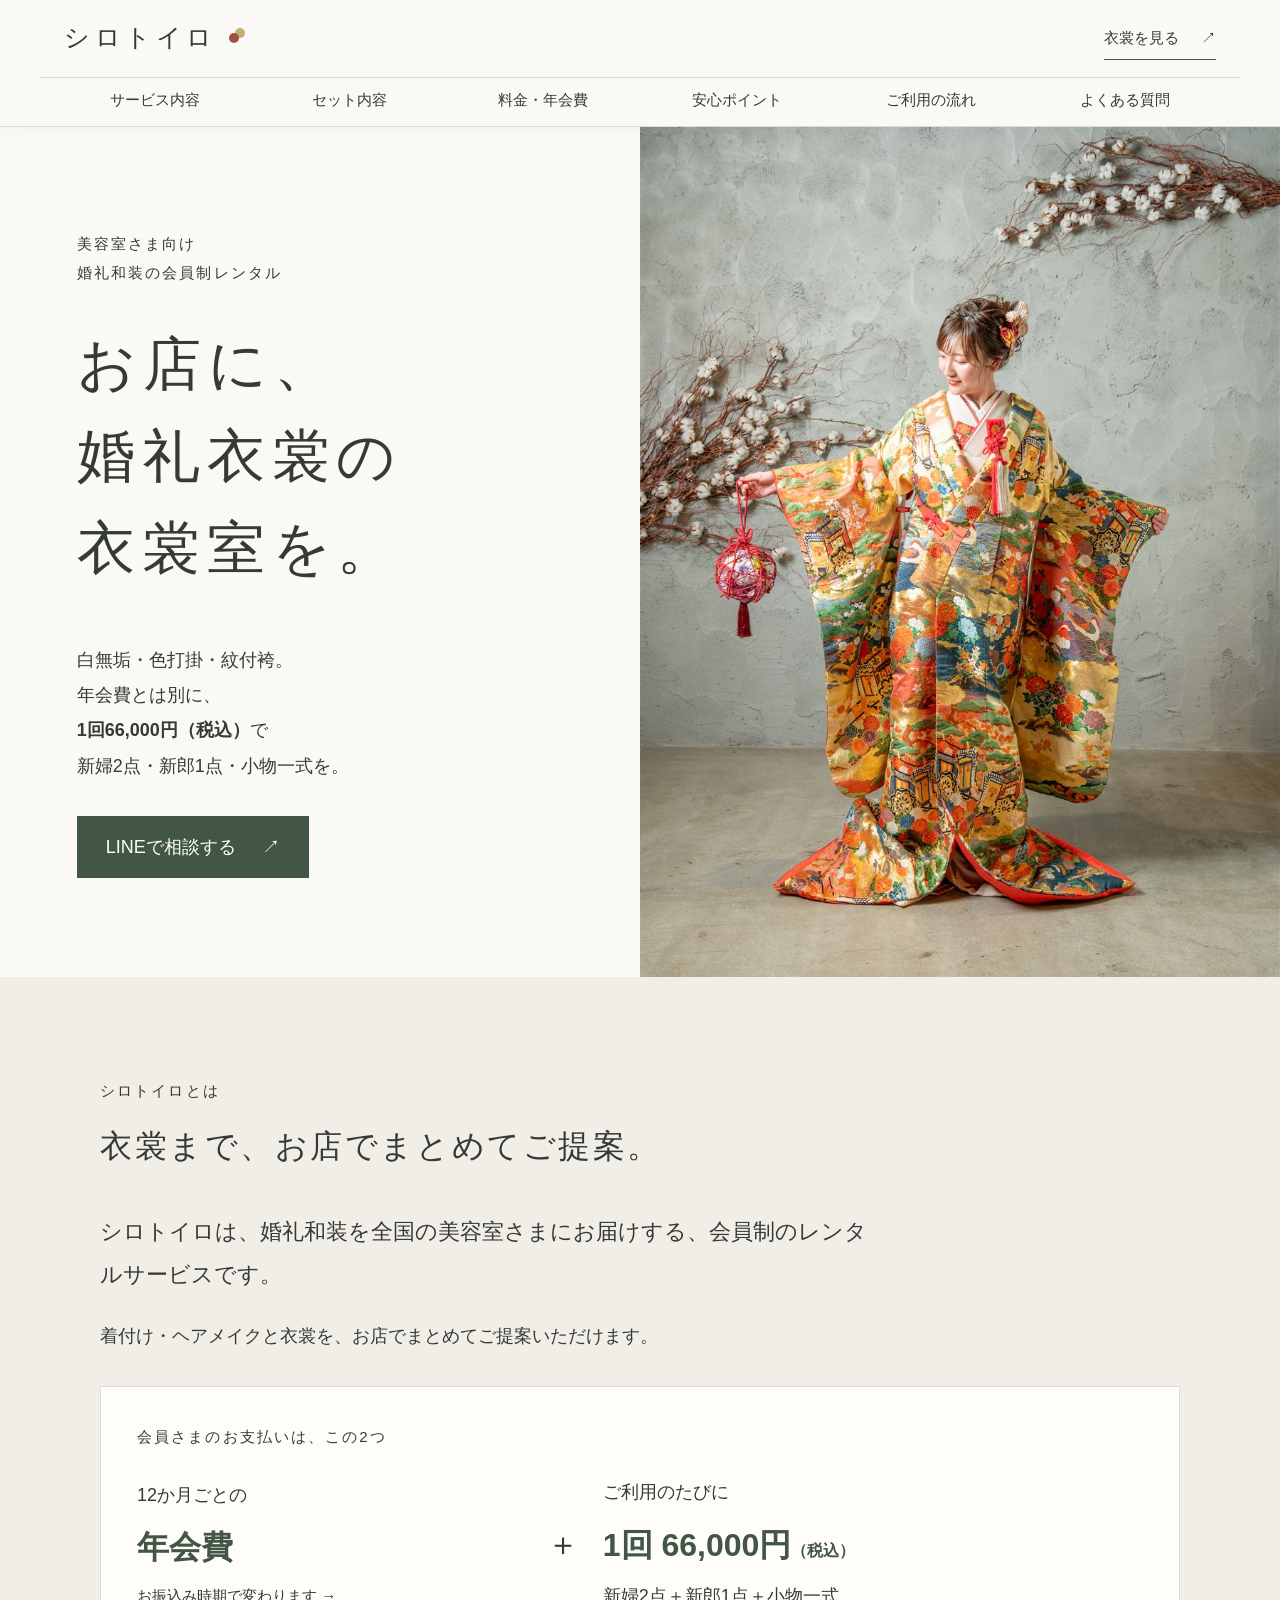
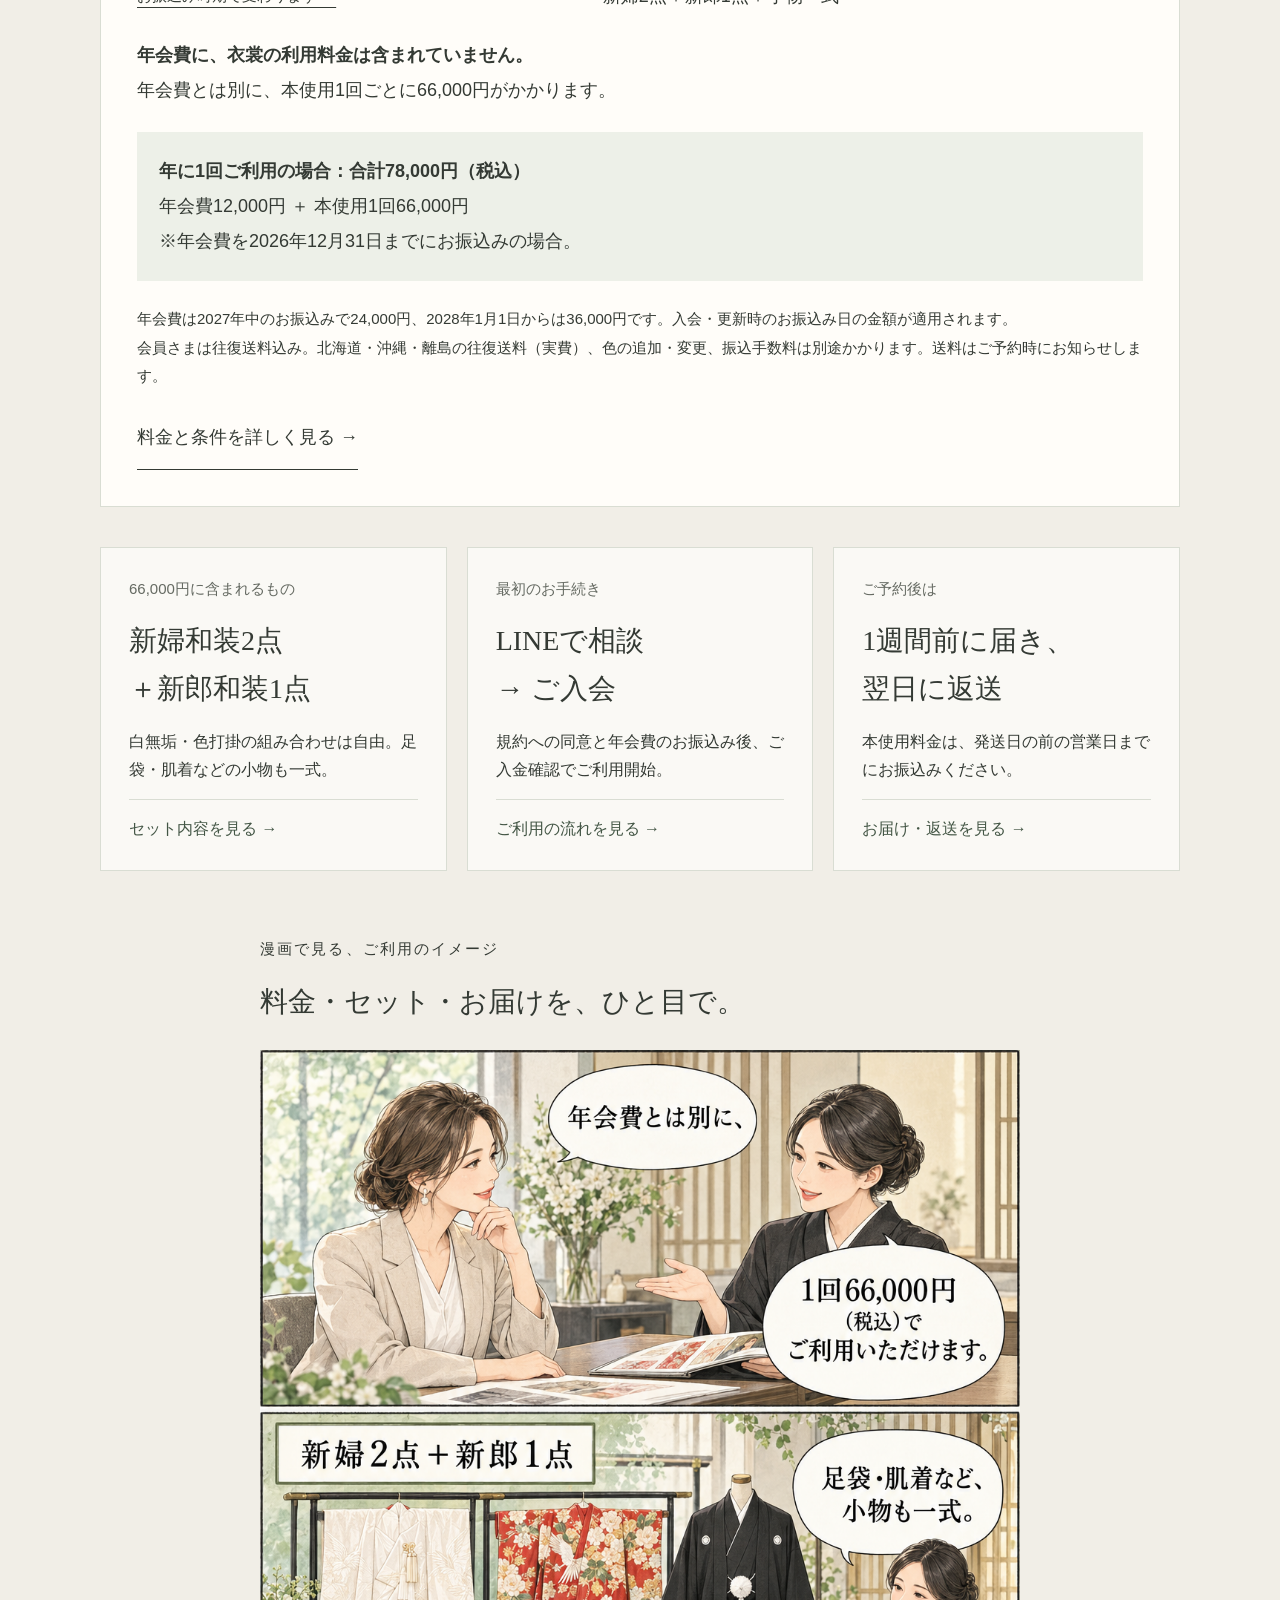
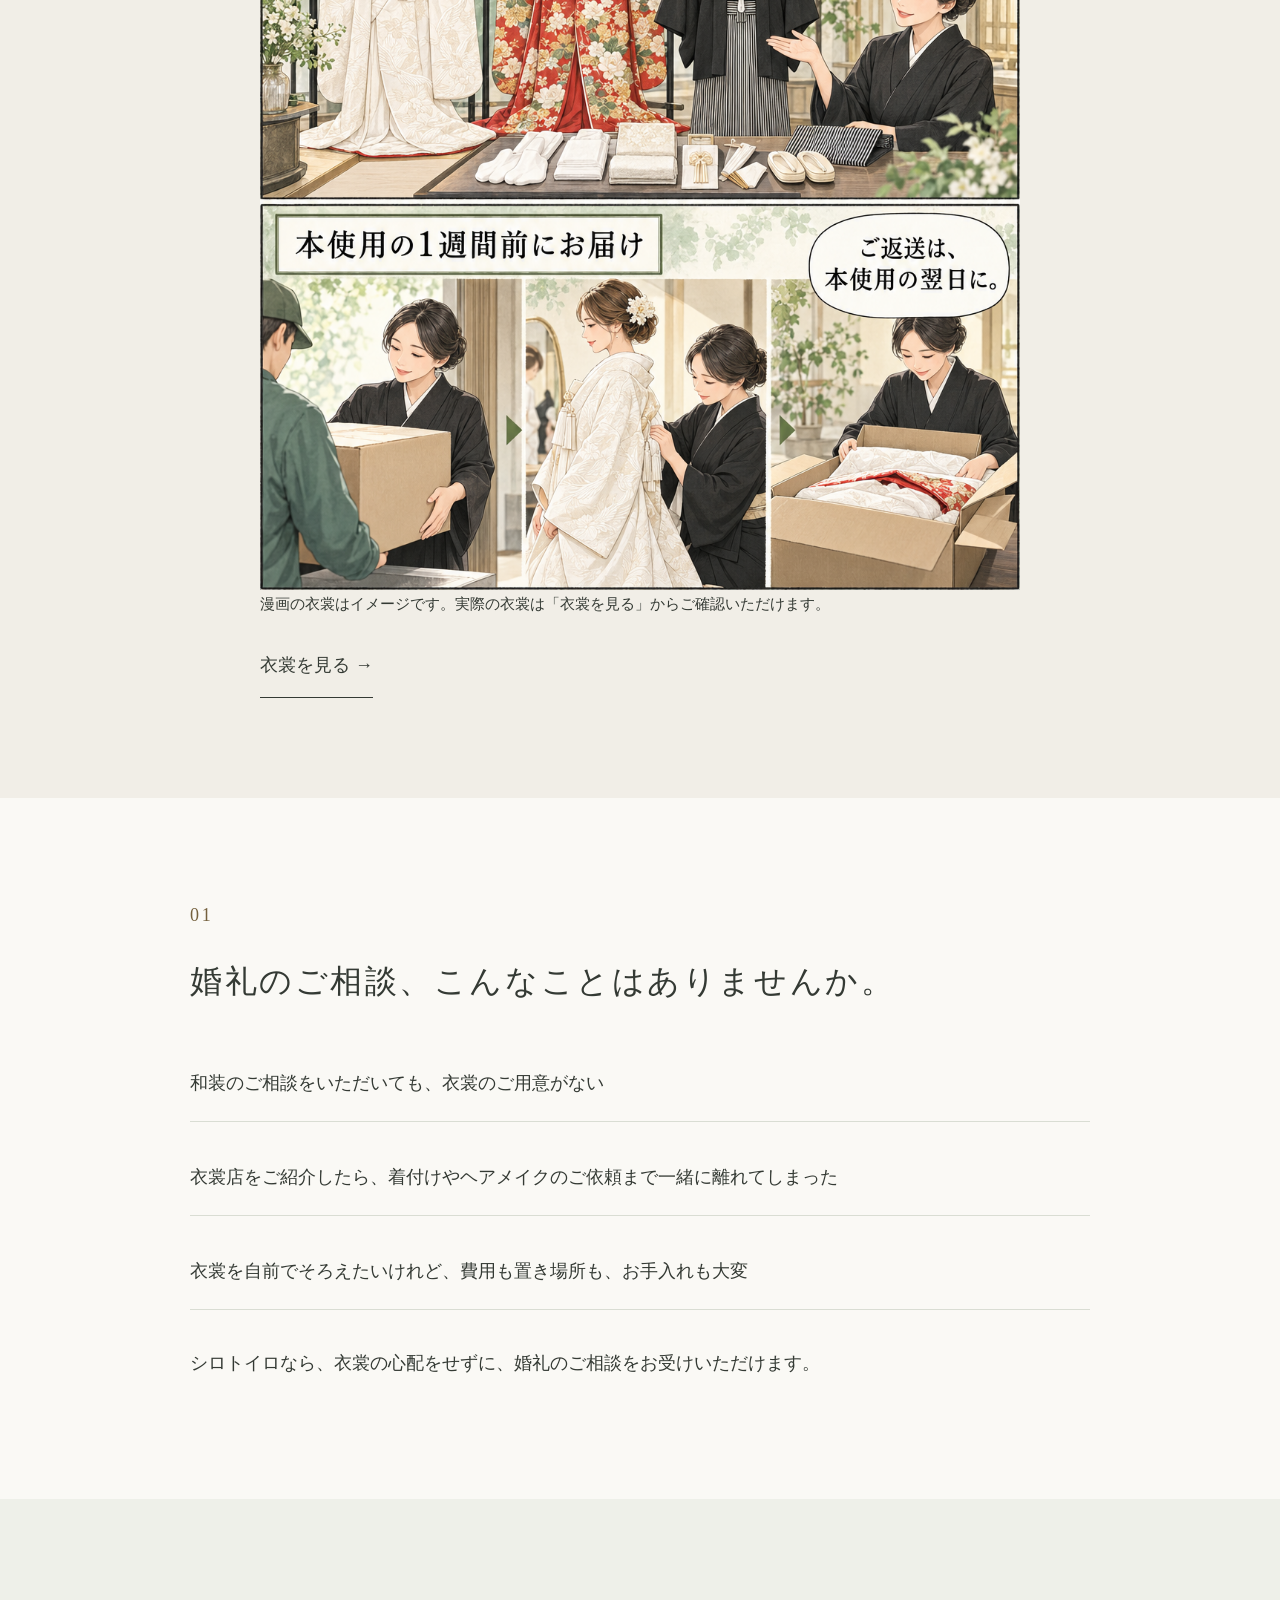
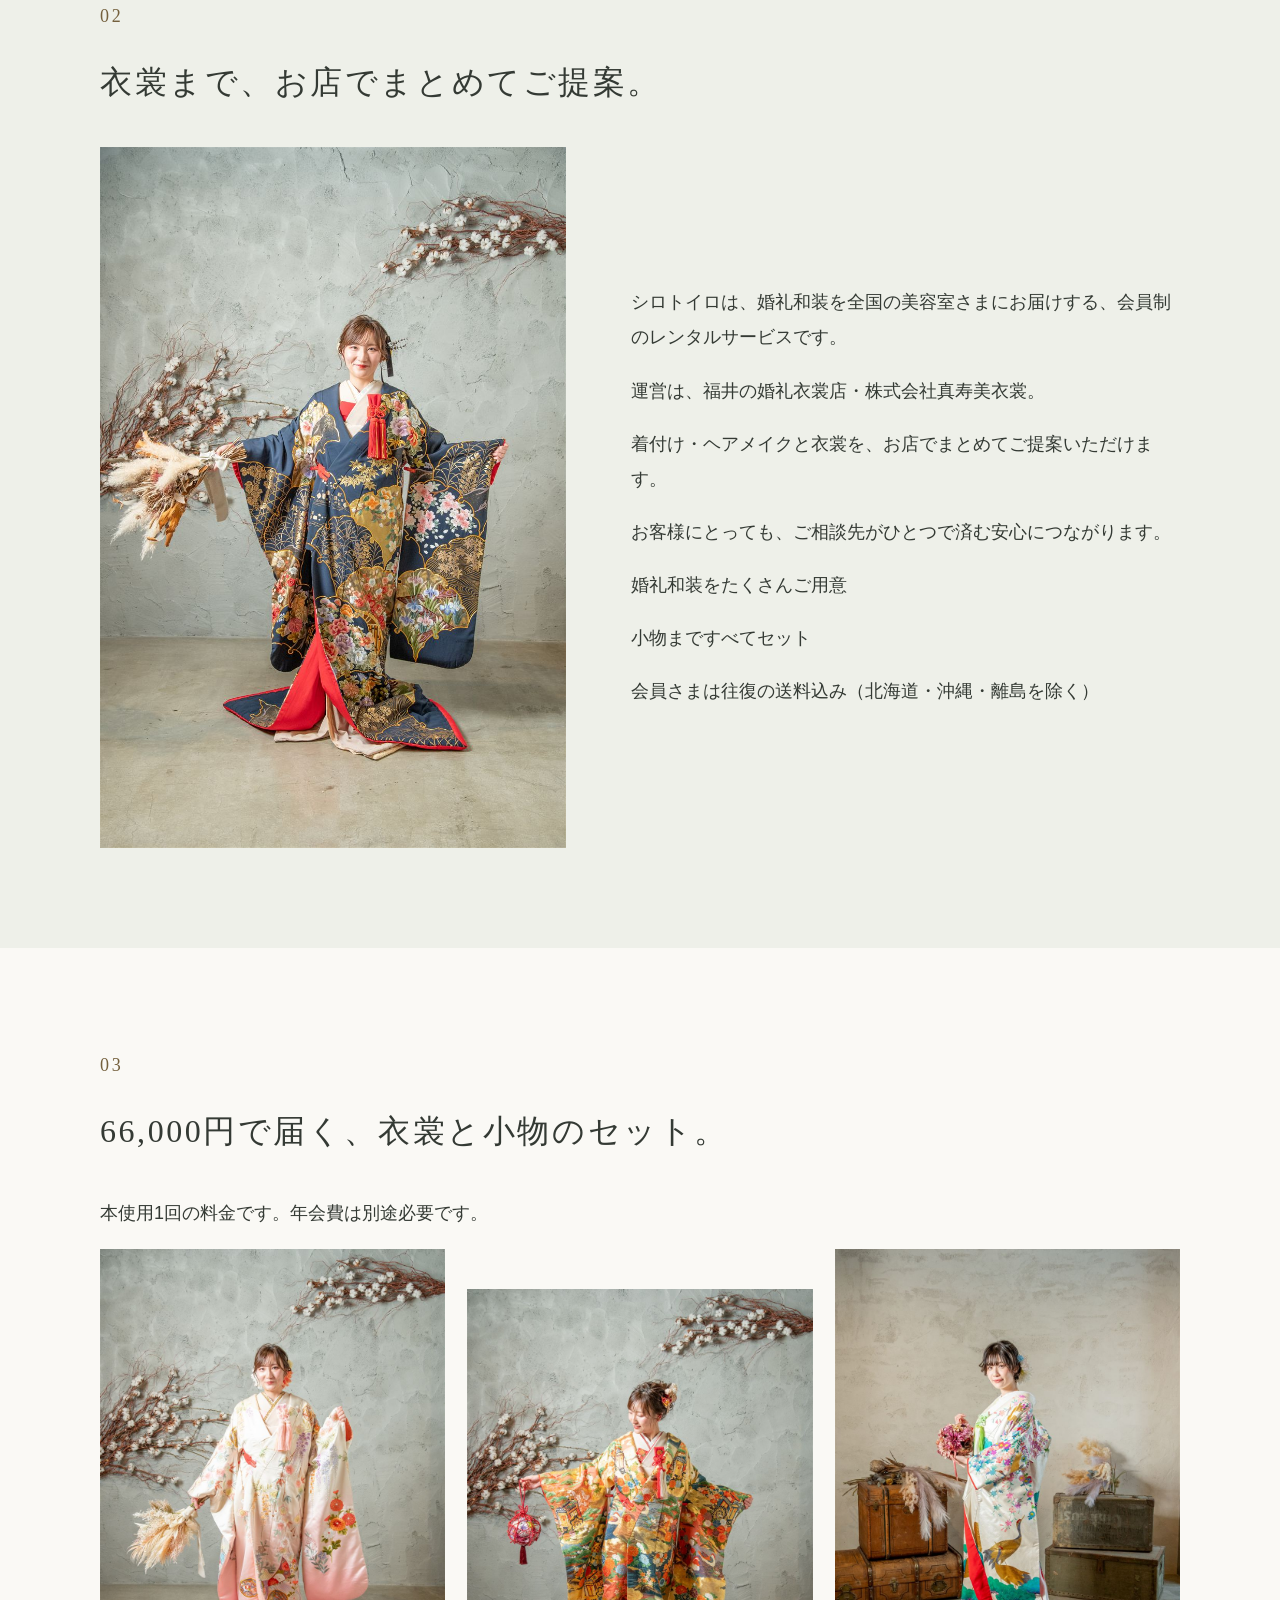
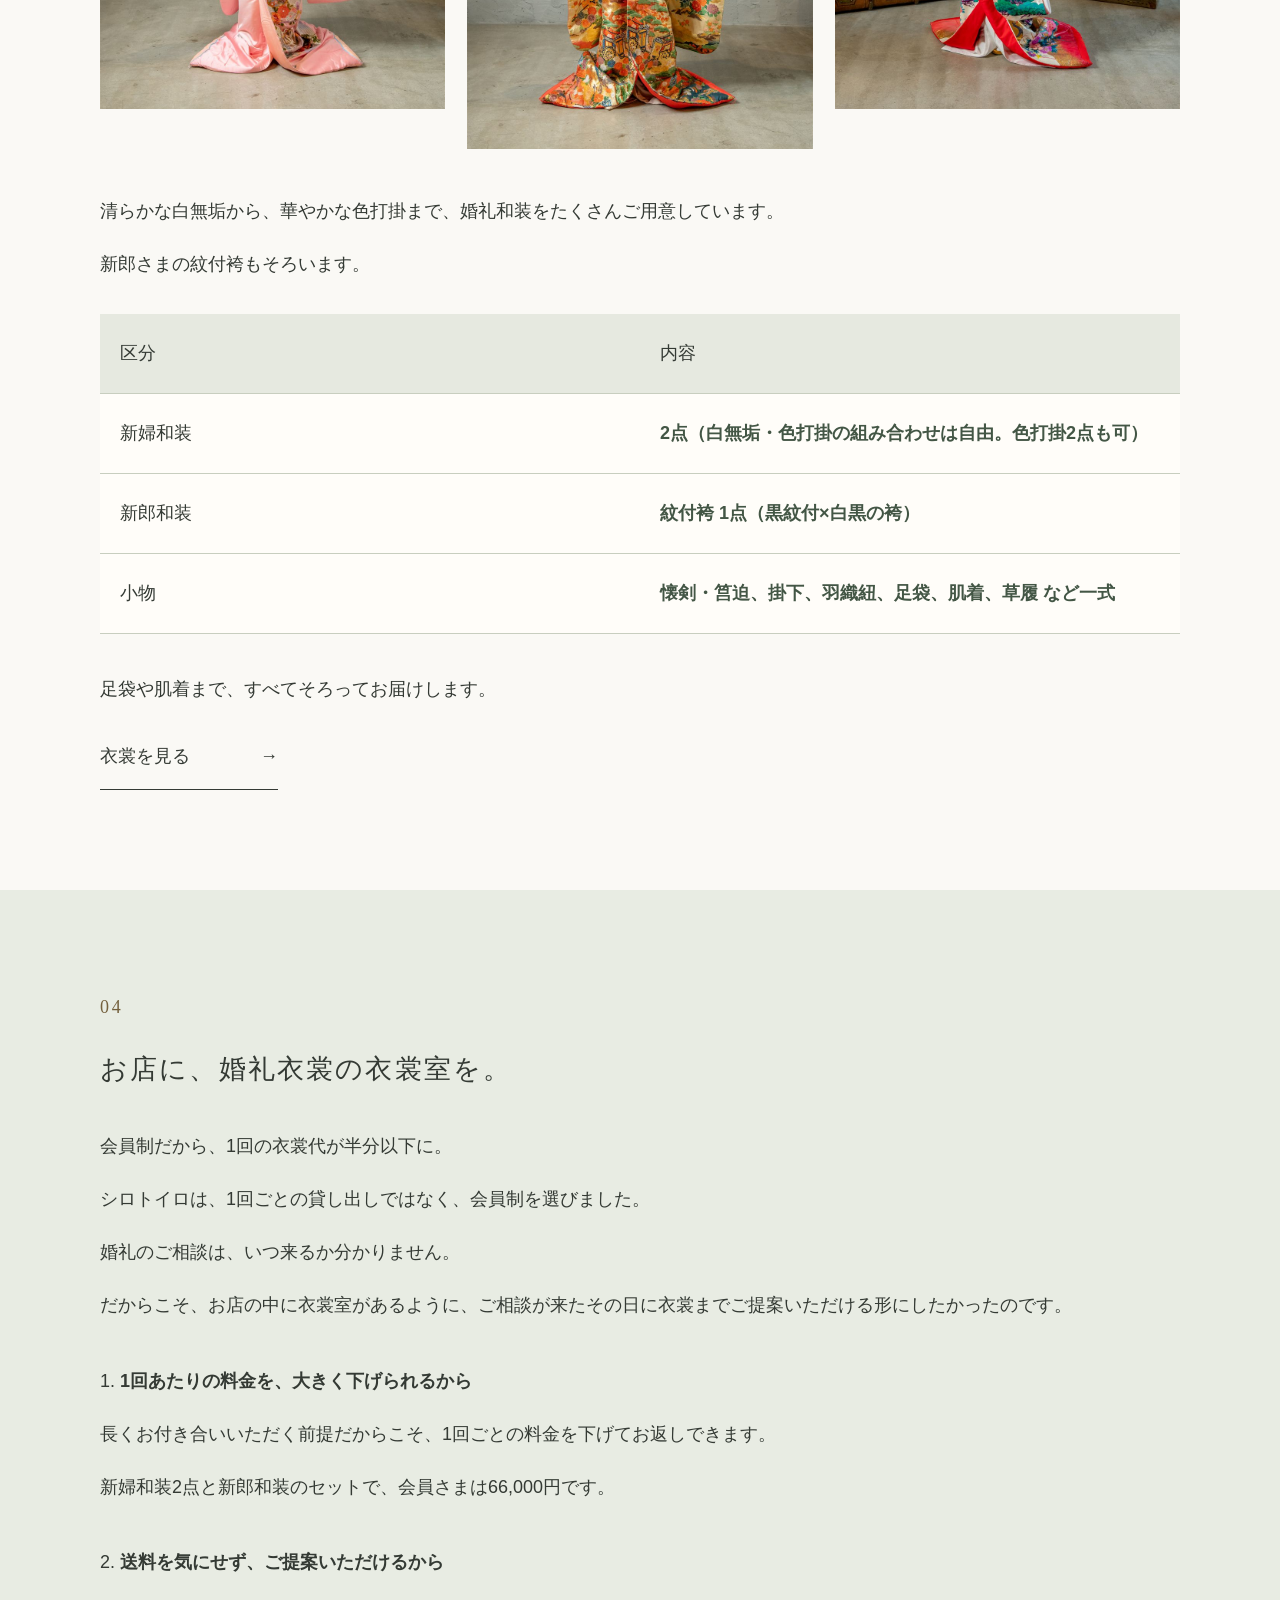
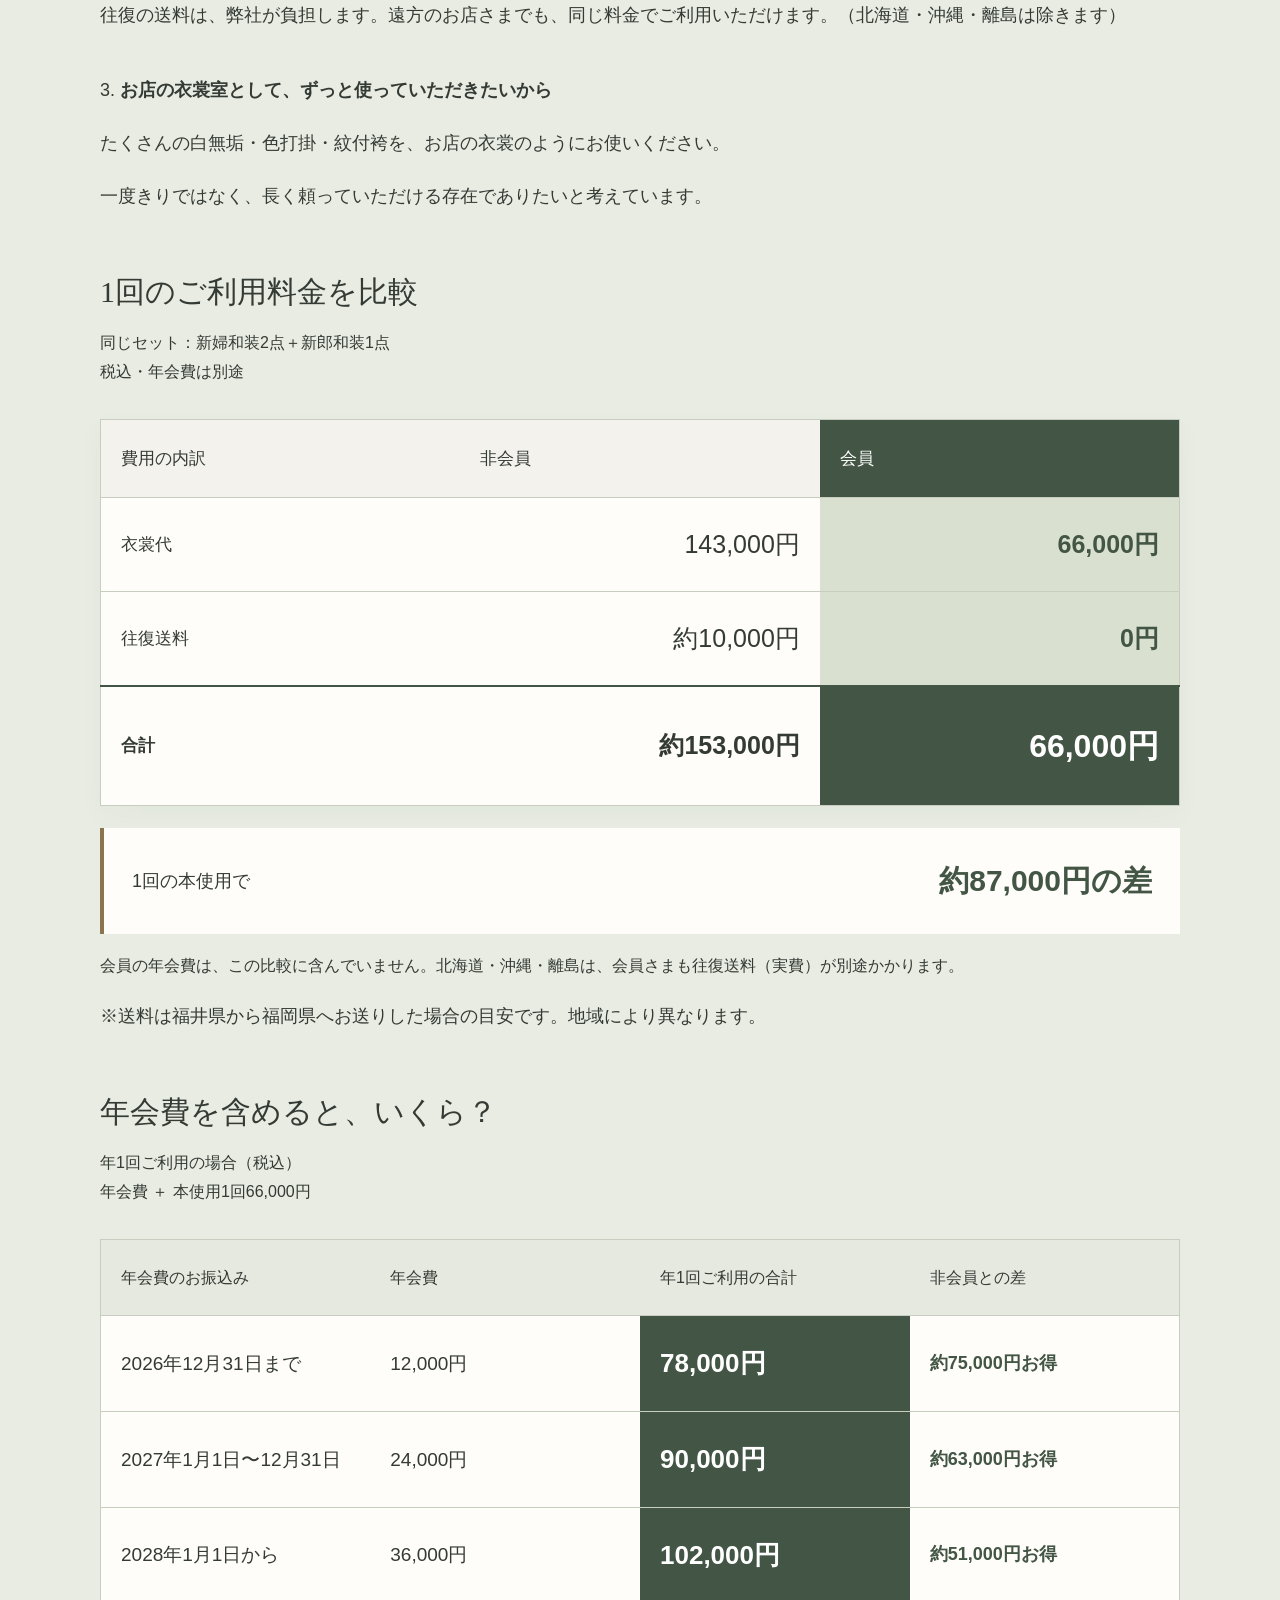
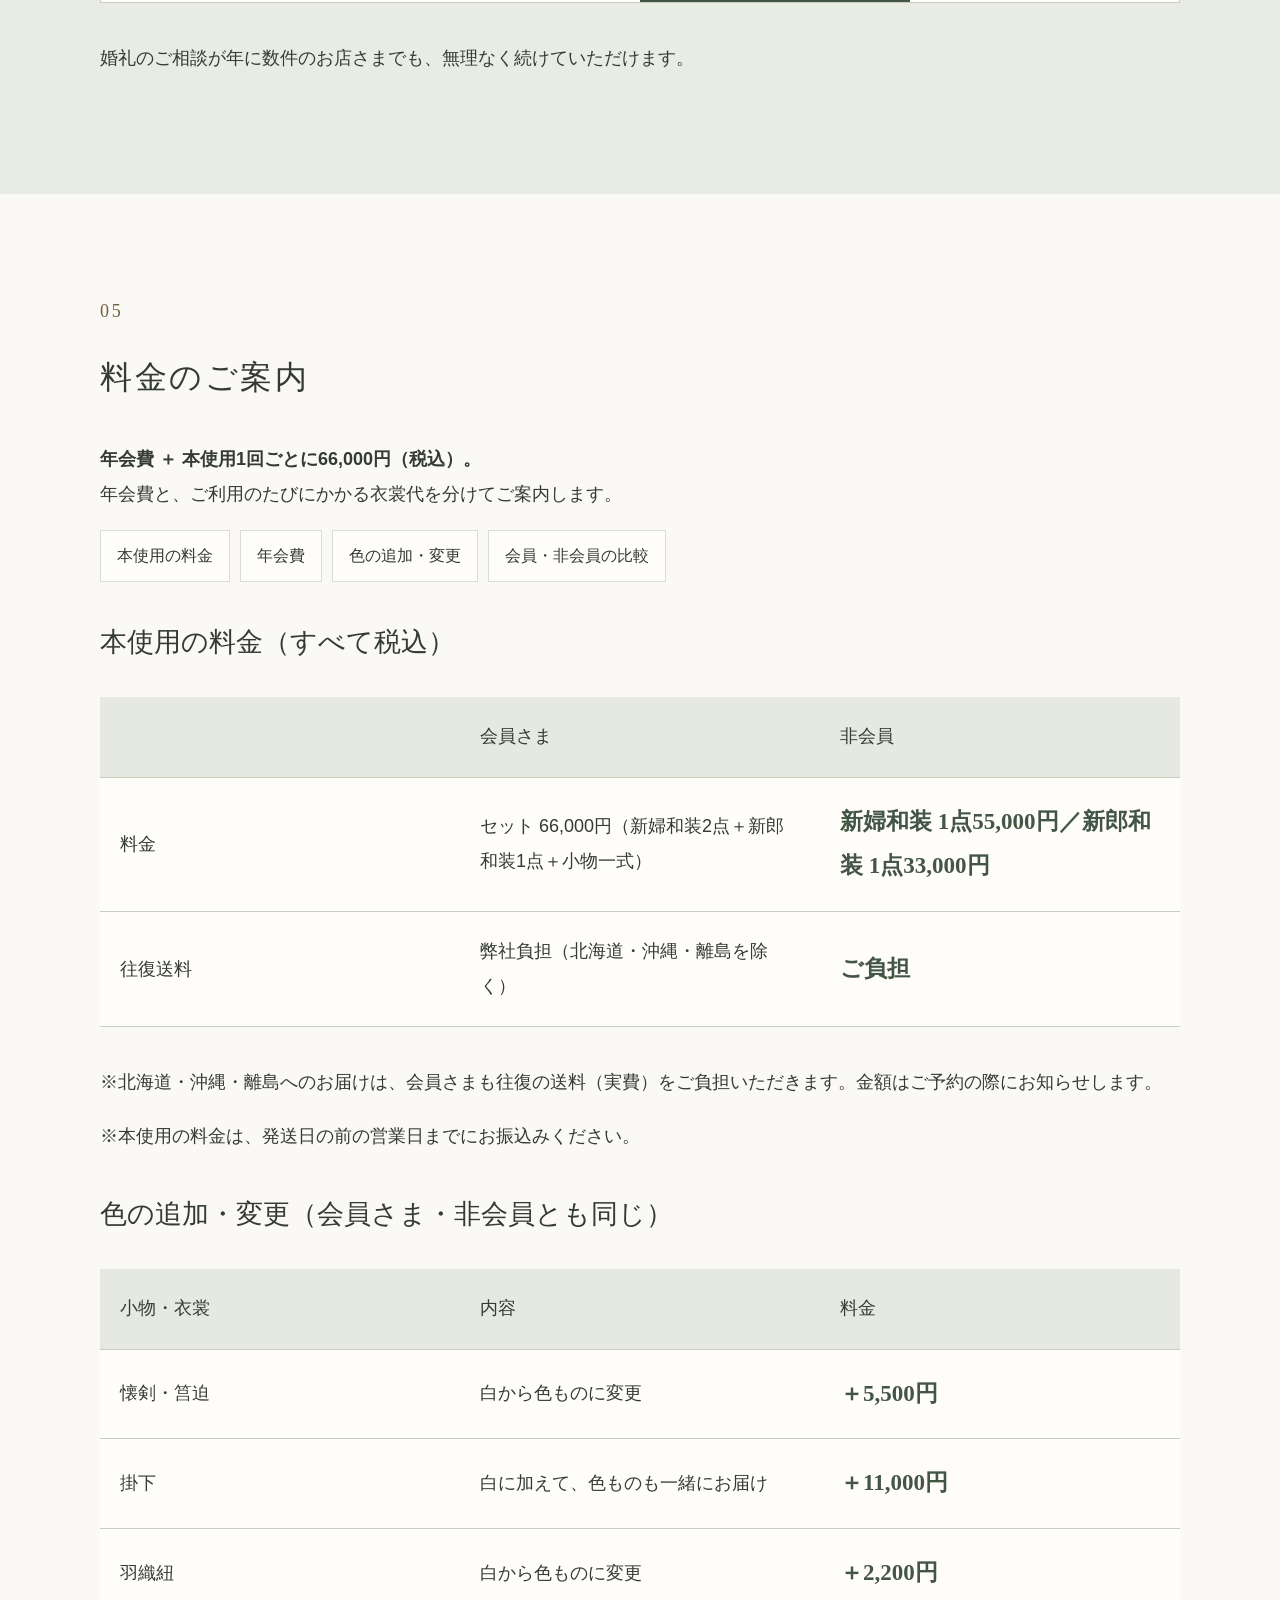
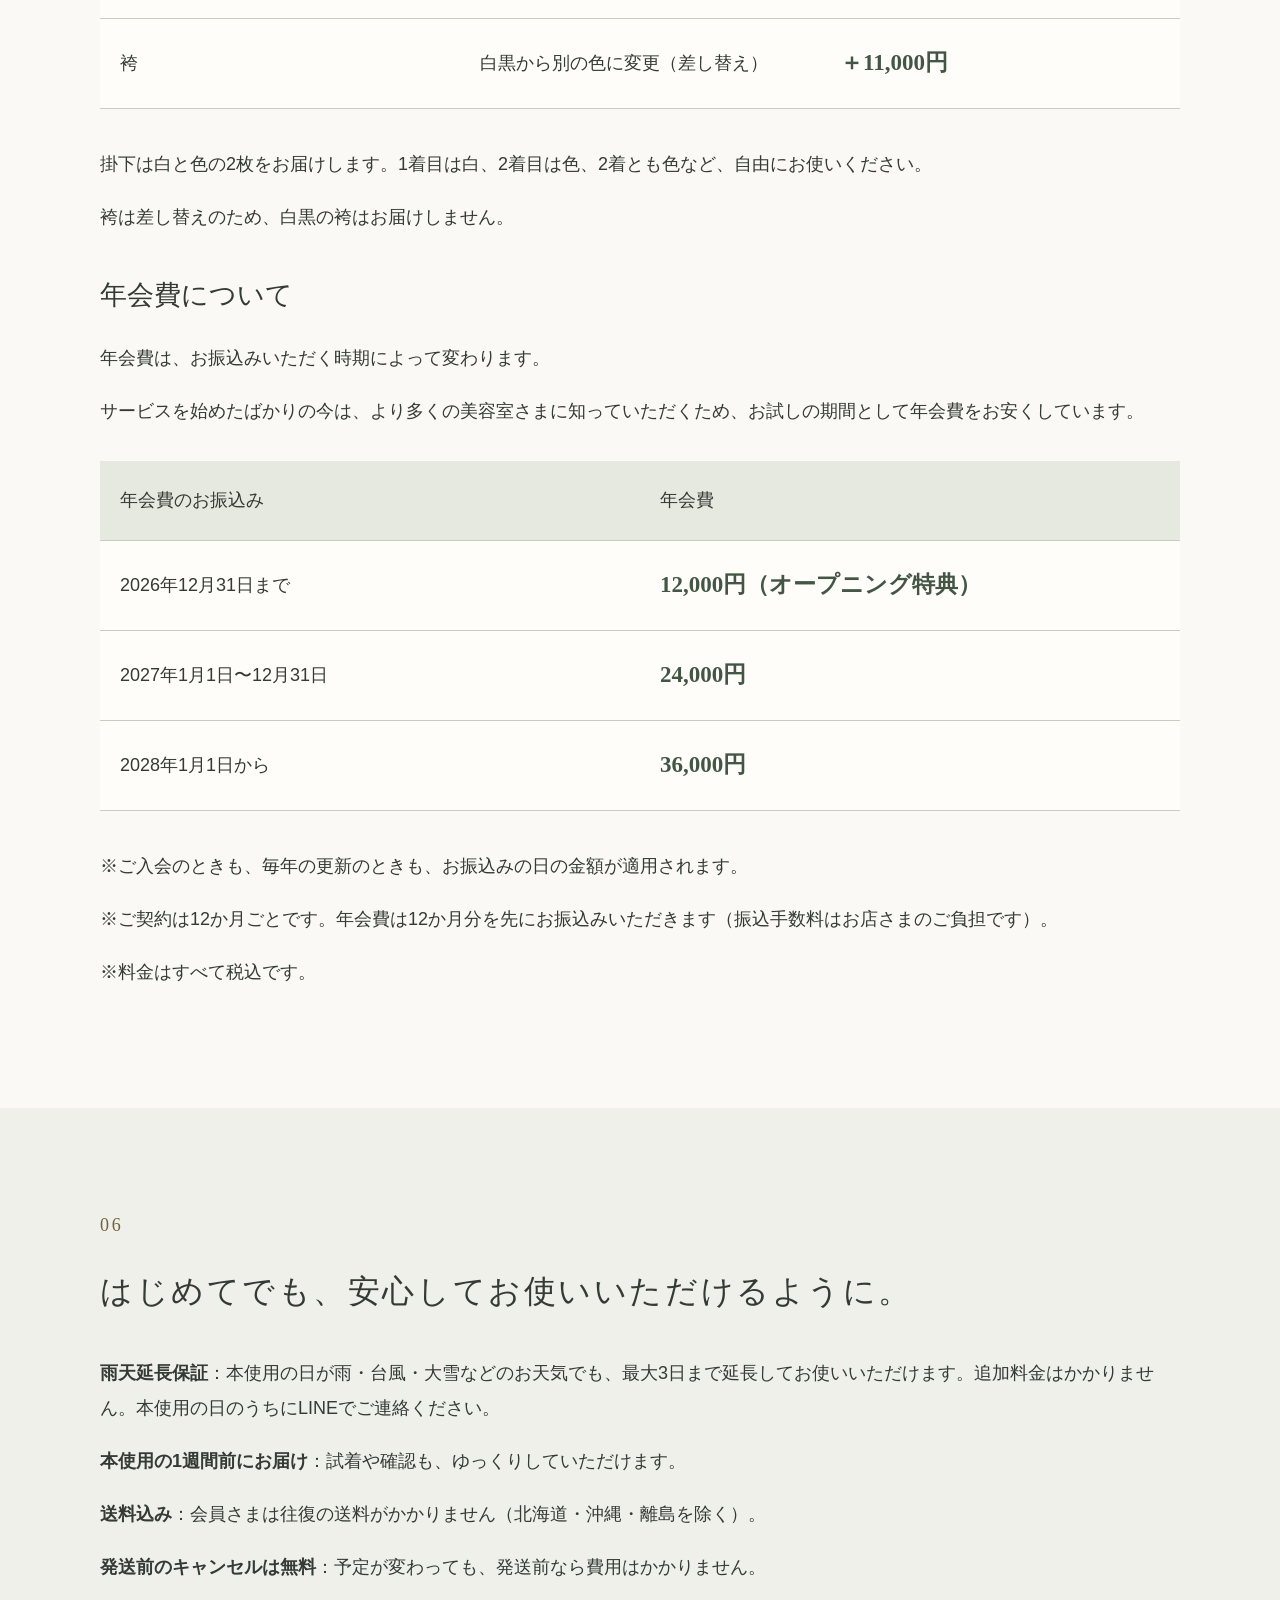
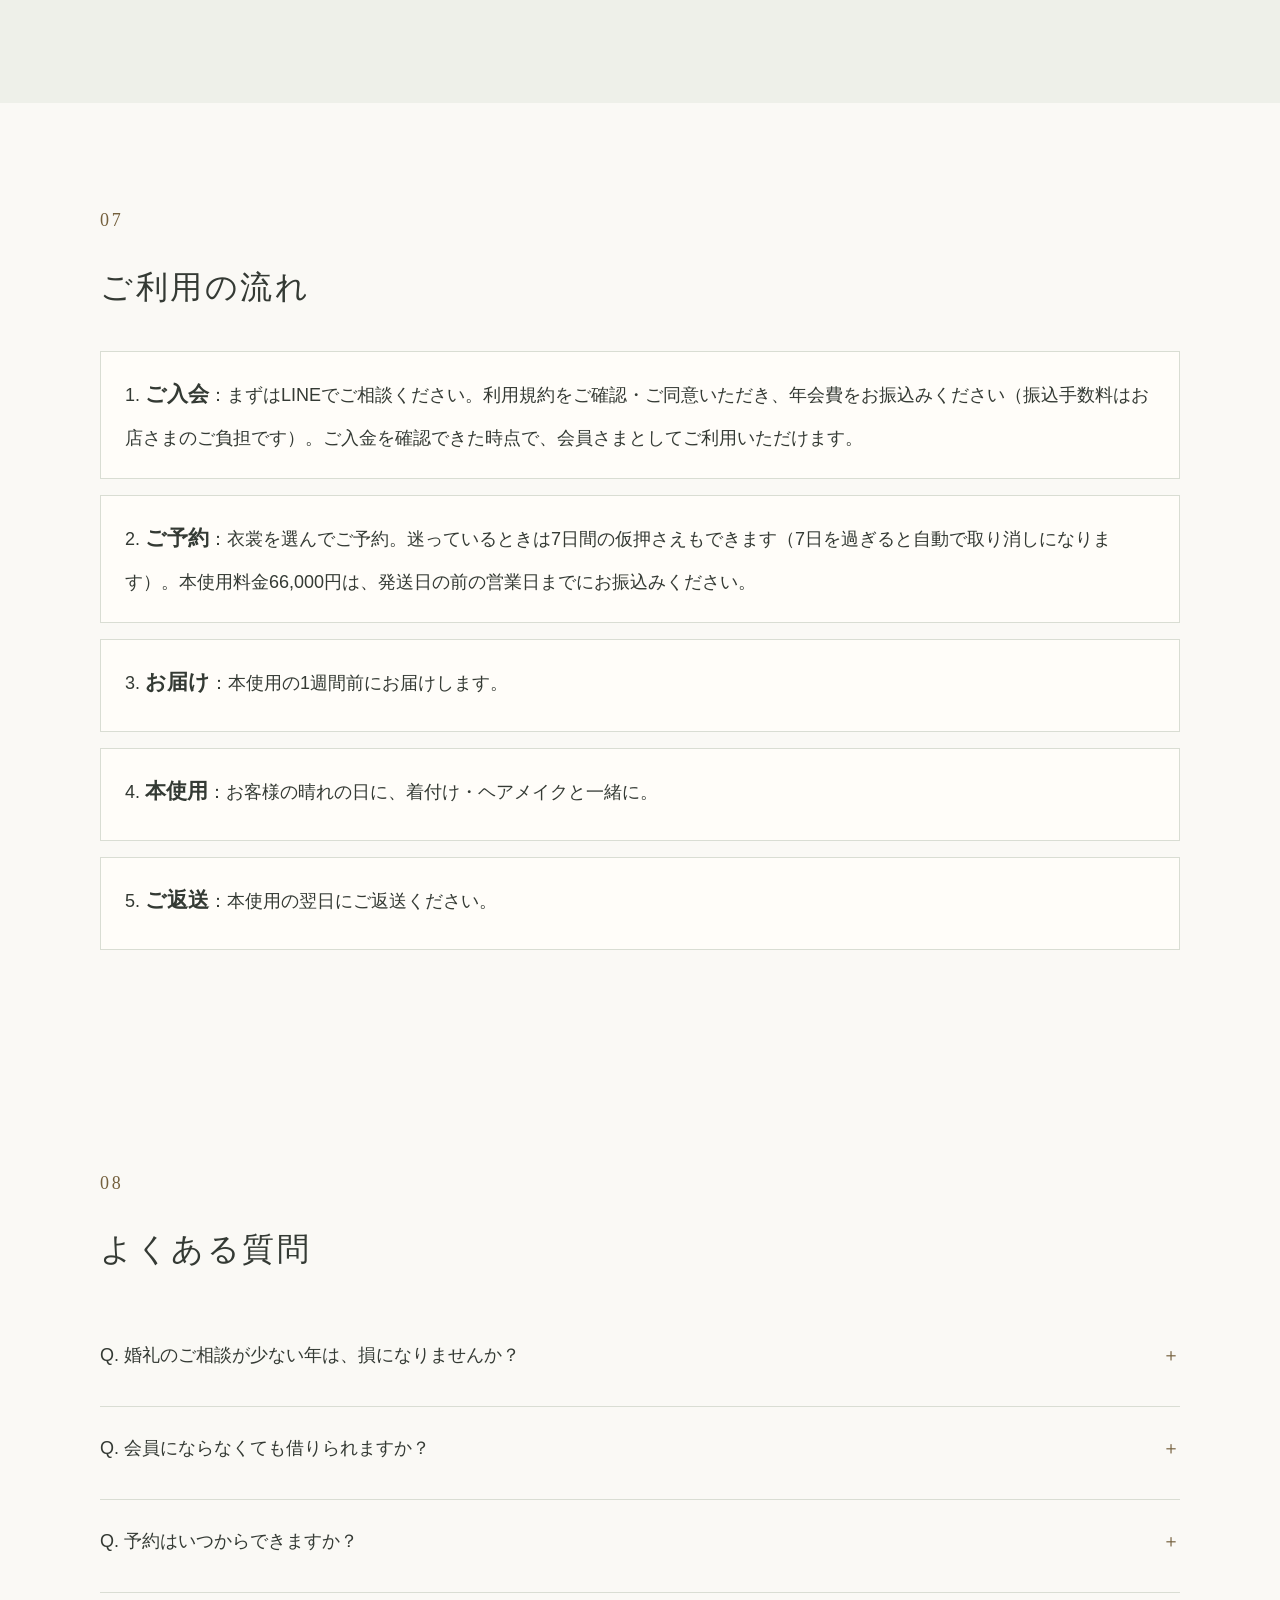
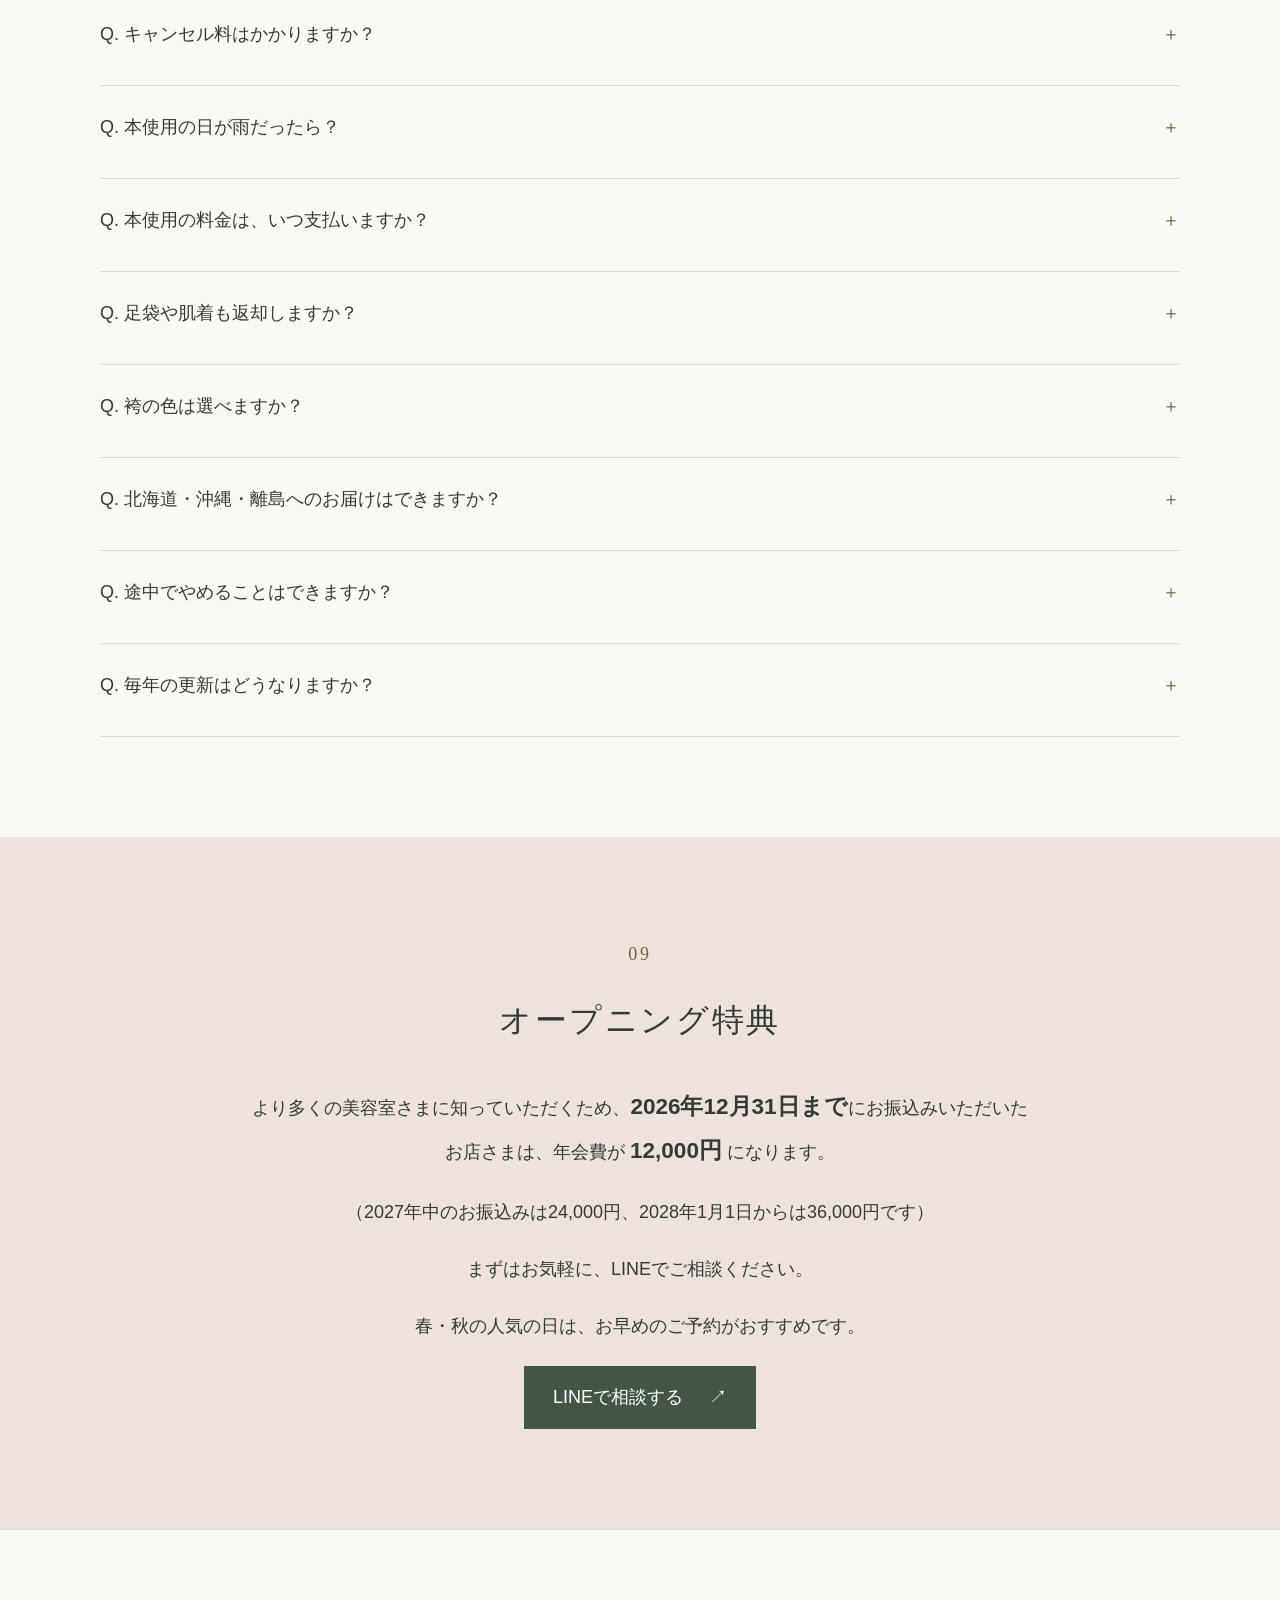
==== index.html @ aa64364b "シロトイロ 初版（美容室LP・お客様ページ・衣裳一覧188点・利用規約・GA4） Co-Authored-By: Claude Opus 5.5 <noreply@anthropic.com>" ====
<!doctype html><html lang="ja"><head><meta charset="utf-8"><meta name="viewport" content="width=device-width,initial-scale=1"><title>美容室さま向け | シロトイロ</title><link rel="stylesheet" href="css/style.css"><link rel="stylesheet" href="css/lp-nav.css"><link rel="stylesheet" href="css/lp-explanation.css"><link rel="stylesheet" href="css/lp-comparison.css"><script src="js/lp-nav.js" defer></script><script async src="https://www.googletagmanager.com/gtag/js?id=G-ZSVZWWX9PN"></script><script>window.dataLayer=window.dataLayer||[];function gtag(){dataLayer.push(arguments);}gtag('js',new Date());gtag('config','G-ZSVZWWX9PN');</script><script>document.addEventListener("click",function(e){var a=e.target.closest&&e.target.closest("a[href]");if(!a||!window.gtag)return;var h=a.getAttribute("href")||"";var n=h.indexOf("tel:")===0?"tel_click":/lin\.ee|line\.me/.test(h)?"line_click":h.indexOf("mailto:")===0?"mail_click":"";if(n)gtag("event",n,{link_url:h});});</script></head><body class="lp" id="top"><a class="skip-link" href="#main">本文へ</a><header class="lp-header"><div class="lp-header-top"><a class="brand" href="#top" aria-label="シロトイロ ページ上部へ">シロトイロ<span class="brand-dot" aria-hidden="true"></span></a><a class="lp-catalog-link" href="catalog.html">衣裳を見る <span aria-hidden="true">↗</span></a></div><nav class="lp-nav" aria-label="美容室向けページの目次"><a href="#about">サービス内容</a><a href="#set">セット内容</a><a href="#fees">料金・年会費</a><a href="#assurance">安心ポイント</a><a href="#flow">ご利用の流れ</a><a href="#faq">よくある質問</a></nav></header><main id="main"><section class="hero lp-hero"><div class="hero-copy"><p class="eyebrow">美容室さま向け<br>婚礼和装の会員制レンタル</p><h1>お店に、<br>婚礼衣裳の<br>衣裳室を。</h1><p>白無垢・色打掛・紋付袴。<br>年会費とは別に、<br><strong>1回66,000円（税込）</strong>で<br>新婦2点・新郎1点・小物一式を。</p><a class="button" href="https://lin.ee/nCNEs7V" target="_blank" rel="noopener noreferrer">LINEで相談する <span aria-hidden="true">↗</span></a></div><img class="hero-photo" src="images/catalog/0653_front.jpg" alt="色打掛 No.0653" fetchpriority="high" width="900" height="1353"></section><section class="lp-overview section" id="about" aria-labelledby="overview-title"><div class="section-inner"><p class="eyebrow">シロトイロとは</p><h2 id="overview-title" tabindex="-1">衣裳まで、お店でまとめてご提案。</h2><p class="overview-lead">シロトイロは、婚礼和装を全国の美容室さまにお届けする、会員制のレンタルサービスです。</p><p>着付け・ヘアメイクと衣裳を、お店でまとめてご提案いただけます。</p><div class="price-explainer"><p class="eyebrow">会員さまのお支払いは、この2つ</p><div class="price-equation"><div><span>12か月ごとの</span><strong>年会費</strong><a href="#annual-fee">お振込み時期で変わります →</a></div><span class="price-plus" aria-label="に加えて">＋</span><div><span>ご利用のたびに</span><strong>1回 66,000円<small>（税込）</small></strong><span>新婦2点＋新郎1点＋小物一式</span></div></div><p><strong>年会費に、衣裳の利用料金は含まれていません。</strong><br>年会費とは別に、本使用1回ごとに66,000円がかかります。</p><div class="price-example"><strong>年に1回ご利用の場合：合計78,000円（税込）</strong><p>年会費12,000円 ＋ 本使用1回66,000円<br>※年会費を2026年12月31日までにお振込みの場合。</p></div><p class="explain-note">年会費は2027年中のお振込みで24,000円、2028年1月1日からは36,000円です。入会・更新時のお振込み日の金額が適用されます。<br>会員さまは往復送料込み。北海道・沖縄・離島の往復送料（実費）、色の追加・変更、振込手数料は別途かかります。送料はご予約時にお知らせします。</p><a class="text-link" href="#fees">料金と条件を詳しく見る →</a></div><div class="overview-grid"><a href="#set"><span class="overview-label">66,000円に含まれるもの</span><strong>新婦和装2点<br>＋新郎和装1点</strong><span>白無垢・色打掛の組み合わせは自由。足袋・肌着などの小物も一式。</span><span class="overview-more">セット内容を見る →</span></a><a href="#flow"><span class="overview-label">最初のお手続き</span><strong>LINEで相談<br>→ ご入会</strong><span>規約への同意と年会費のお振込み後、ご入金確認でご利用開始。</span><span class="overview-more">ご利用の流れを見る →</span></a><a href="#flow"><span class="overview-label">ご予約後は</span><strong>1週間前に届き、<br>翌日に返送</strong><span>本使用料金は、発送日の前の営業日までにお振込みください。</span><span class="overview-more">お届け・返送を見る →</span></a></div><figure class="service-comic"><figcaption><p class="eyebrow">漫画で見る、ご利用のイメージ</p><h3>料金・セット・お届けを、ひと目で。</h3></figcaption><img src="images/service-comic.png" width="1024" height="1536" loading="lazy" alt="年会費とは別に1回66,000円（税込）。新婦2点、新郎1点、足袋や肌着などの小物一式。本使用の1週間前に届き、本使用の翌日に返送します。"><p class="explain-note">漫画の衣裳はイメージです。実際の衣裳は「衣裳を見る」からご確認いただけます。</p><a class="text-link" href="catalog.html">衣裳を見る →</a></figure></div></section><section class="section section-2"><div class="section-inner"><span class="section-number" aria-hidden="true">01</span><h2 tabindex="-1">婚礼のご相談、こんなことはありませんか。</h2><p>和装のご相談をいただいても、衣裳のご用意がない</p>
<p>衣裳店をご紹介したら、着付けやヘアメイクのご依頼まで一緒に離れてしまった</p>
<p>衣裳を自前でそろえたいけれど、費用も置き場所も、お手入れも大変</p>
<p>シロトイロなら、衣裳の心配をせずに、婚礼のご相談をお受けいただけます。</p></div></section><section class="section section-3"><div class="section-inner"><span class="section-number" aria-hidden="true">02</span><h2 tabindex="-1">衣裳まで、お店でまとめてご提案。</h2><div class="editorial"><img class="" src="images/catalog/1010_front.jpg" alt="色打掛 No.1010" loading="lazy" width="900" height="1353"><div><p>シロトイロは、婚礼和装を全国の美容室さまにお届けする、会員制のレンタルサービスです。</p>
<p>運営は、福井の婚礼衣裳店・株式会社真寿美衣裳。</p>
<p>着付け・ヘアメイクと衣裳を、お店でまとめてご提案いただけます。</p>
<p>お客様にとっても、ご相談先がひとつで済む安心につながります。</p>
<p>婚礼和装をたくさんご用意</p>
<p>小物まですべてセット</p>
<p>会員さまは往復の送料込み（北海道・沖縄・離島を除く）</p></div></div></div></section><section class="section section-4" id="set"><div class="section-inner"><span class="section-number" aria-hidden="true">03</span><h2 tabindex="-1">66,000円で届く、衣裳と小物のセット。</h2><p>本使用1回の料金です。年会費は別途必要です。</p><div class="photo-triptych"><img class="" src="images/catalog/0913_front.jpg" alt="色打掛 No.0913" loading="lazy" width="900" height="1353"><img class="" src="images/catalog/0653_front.jpg" alt="色打掛 No.0653" loading="lazy" width="900" height="1353"><img class="" src="images/catalog/0849_front.jpg" alt="色打掛 No.0849" loading="lazy" width="900" height="1353"></div><p>清らかな白無垢から、華やかな色打掛まで、婚礼和装をたくさんご用意しています。</p>
<p>新郎さまの紋付袴もそろいます。</p>
<table><thead><tr><th>区分</th><th>内容</th></tr></thead><tbody>
<tr><td data-label="区分">新婦和装</td><td data-label="内容">2点（白無垢・色打掛の組み合わせは自由。色打掛2点も可）</td></tr>
<tr><td data-label="区分">新郎和装</td><td data-label="内容">紋付袴 1点（黒紋付×白黒の袴）</td></tr>
<tr><td data-label="区分">小物</td><td data-label="内容">懐剣・筥迫、掛下、羽織紐、足袋、肌着、草履 など一式</td></tr>
</tbody></table>
<p>足袋や肌着まで、すべてそろってお届けします。</p><a class="text-link" href="catalog.html">衣裳を見る <span aria-hidden="true">→</span></a></div></section><section class="section section-5" id="membership"><div class="section-inner"><span class="section-number" aria-hidden="true">04</span><h2 tabindex="-1">お店に、婚礼衣裳の衣裳室を。</h2><p>会員制だから、1回の衣裳代が半分以下に。</p>
<p>シロトイロは、1回ごとの貸し出しではなく、会員制を選びました。</p>
<p>婚礼のご相談は、いつ来るか分かりません。</p>
<p>だからこそ、お店の中に衣裳室があるように、ご相談が来たその日に衣裳までご提案いただける形にしたかったのです。</p>
<p>1. <strong>1回あたりの料金を、大きく下げられるから</strong></p>
<p>長くお付き合いいただく前提だからこそ、1回ごとの料金を下げてお返しできます。</p>
<p>新婦和装2点と新郎和装のセットで、会員さまは66,000円です。</p>
<p>2. <strong>送料を気にせず、ご提案いただけるから</strong></p>
<p>往復の送料は、弊社が負担します。遠方のお店さまでも、同じ料金でご利用いただけます。（北海道・沖縄・離島は除きます）</p>
<p>3. <strong>お店の衣裳室として、ずっと使っていただきたいから</strong></p>
<p>たくさんの白無垢・色打掛・紋付袴を、お店の衣裳のようにお使いください。</p>
<p>一度きりではなく、長く頼っていただける存在でありたいと考えています。</p>
<h3 class="compare-title">1回のご利用料金を比較</h3><p class="compare-context">同じセット：新婦和装2点＋新郎和装1点<br>税込・年会費は別途</p>
<table class="price-compare"><thead><tr><th scope="col">費用の内訳</th><th scope="col">非会員</th><th scope="col">会員</th></tr></thead><tbody>
<tr><td data-label="">衣裳代</td><td data-label="非会員">143,000円</td><td data-label="会員">66,000円</td></tr>
<tr><td data-label="">往復送料</td><td data-label="非会員">約10,000円</td><td data-label="会員">0円</td></tr>
<tr class="total-row"><td data-label="">合計</td><td data-label="非会員">約153,000円</td><td data-label="会員">66,000円</td></tr>
</tbody></table>
<p class="saving-banner">1回の本使用で<strong>約87,000円の差</strong></p><p class="compare-context">会員の年会費は、この比較に含んでいません。北海道・沖縄・離島は、会員さまも往復送料（実費）が別途かかります。</p>
<p>※送料は福井県から福岡県へお送りした場合の目安です。地域により異なります。</p>
<h3 class="compare-title">年会費を含めると、いくら？</h3><p class="compare-context">年1回ご利用の場合（税込）<br>年会費 ＋ 本使用1回66,000円</p>
<table class="annual-compare"><thead><tr><th>年会費のお振込み</th><th>年会費</th><th>年1回ご利用の合計</th><th>非会員との差</th></tr></thead><tbody>
<tr><td data-label="年会費のお振込み">2026年12月31日まで</td><td data-label="年会費">12,000円</td><td data-label="年1回ご利用の合計">78,000円</td><td data-label="非会員との差">約75,000円お得</td></tr>
<tr><td data-label="年会費のお振込み">2027年1月1日〜12月31日</td><td data-label="年会費">24,000円</td><td data-label="年1回ご利用の合計">90,000円</td><td data-label="非会員との差">約63,000円お得</td></tr>
<tr><td data-label="年会費のお振込み">2028年1月1日から</td><td data-label="年会費">36,000円</td><td data-label="年1回ご利用の合計">102,000円</td><td data-label="非会員との差">約51,000円お得</td></tr>
</tbody></table>
<p>婚礼のご相談が年に数件のお店さまでも、無理なく続けていただけます。</p></div></section><section class="section section-6" id="fees"><div class="section-inner"><span class="section-number" aria-hidden="true">05</span><h2 tabindex="-1">料金のご案内</h2><p><strong>年会費 ＋ 本使用1回ごとに66,000円（税込）。</strong><br>年会費と、ご利用のたびにかかる衣裳代を分けてご案内します。</p><nav class="fee-nav" aria-label="料金の目次"><a href="#use-fee">本使用の料金</a><a href="#annual-fee">年会費</a><a href="#options">色の追加・変更</a><a href="#membership">会員・非会員の比較</a></nav><h3 id="use-fee" tabindex="-1">本使用の料金（すべて税込）</h3>
<table><thead><tr><th></th><th>会員さま</th><th>非会員</th></tr></thead><tbody>
<tr><td data-label="">料金</td><td data-label="会員さま">セット 66,000円（新婦和装2点＋新郎和装1点＋小物一式）</td><td data-label="非会員">新婦和装 1点55,000円／新郎和装 1点33,000円</td></tr>
<tr><td data-label="">往復送料</td><td data-label="会員さま">弊社負担（北海道・沖縄・離島を除く）</td><td data-label="非会員">ご負担</td></tr>
</tbody></table>
<p>※北海道・沖縄・離島へのお届けは、会員さまも往復の送料（実費）をご負担いただきます。金額はご予約の際にお知らせします。</p>
<p>※本使用の料金は、発送日の前の営業日までにお振込みください。</p>
<h3 id="options" tabindex="-1">色の追加・変更（会員さま・非会員とも同じ）</h3>
<table><thead><tr><th>小物・衣裳</th><th>内容</th><th>料金</th></tr></thead><tbody>
<tr><td data-label="小物・衣裳">懐剣・筥迫</td><td data-label="内容">白から色ものに変更</td><td data-label="料金">＋5,500円</td></tr>
<tr><td data-label="小物・衣裳">掛下</td><td data-label="内容">白に加えて、色ものも一緒にお届け</td><td data-label="料金">＋11,000円</td></tr>
<tr><td data-label="小物・衣裳">羽織紐</td><td data-label="内容">白から色ものに変更</td><td data-label="料金">＋2,200円</td></tr>
<tr><td data-label="小物・衣裳">袴</td><td data-label="内容">白黒から別の色に変更（差し替え）</td><td data-label="料金">＋11,000円</td></tr>
</tbody></table>
<p>掛下は白と色の2枚をお届けします。1着目は白、2着目は色、2着とも色など、自由にお使いください。</p>
<p>袴は差し替えのため、白黒の袴はお届けしません。</p>
<h3 id="annual-fee" tabindex="-1">年会費について</h3>
<p>年会費は、お振込みいただく時期によって変わります。</p>
<p>サービスを始めたばかりの今は、より多くの美容室さまに知っていただくため、お試しの期間として年会費をお安くしています。</p>
<table><thead><tr><th>年会費のお振込み</th><th>年会費</th></tr></thead><tbody>
<tr><td data-label="年会費のお振込み">2026年12月31日まで</td><td data-label="年会費">12,000円（オープニング特典）</td></tr>
<tr><td data-label="年会費のお振込み">2027年1月1日〜12月31日</td><td data-label="年会費">24,000円</td></tr>
<tr><td data-label="年会費のお振込み">2028年1月1日から</td><td data-label="年会費">36,000円</td></tr>
</tbody></table>
<p>※ご入会のときも、毎年の更新のときも、お振込みの日の金額が適用されます。</p>
<p>※ご契約は12か月ごとです。年会費は12か月分を先にお振込みいただきます（振込手数料はお店さまのご負担です）。</p>
<p>※料金はすべて税込です。</p></div></section><section class="section section-7" id="assurance"><div class="section-inner"><span class="section-number" aria-hidden="true">06</span><h2 tabindex="-1">はじめてでも、安心してお使いいただけるように。</h2><p><strong>雨天延長保証</strong>：本使用の日が雨・台風・大雪などのお天気でも、最大3日まで延長してお使いいただけます。追加料金はかかりません。本使用の日のうちにLINEでご連絡ください。</p>
<p><strong>本使用の1週間前にお届け</strong>：試着や確認も、ゆっくりしていただけます。</p>
<p><strong>送料込み</strong>：会員さまは往復の送料がかかりません（北海道・沖縄・離島を除く）。</p>
<p><strong>発送前のキャンセルは無料</strong>：予定が変わっても、発送前なら費用はかかりません。</p></div></section><section class="section section-8" id="flow"><div class="section-inner"><span class="section-number" aria-hidden="true">07</span><h2 tabindex="-1">ご利用の流れ</h2><p>1. <strong>ご入会</strong>：まずはLINEでご相談ください。利用規約をご確認・ご同意いただき、年会費をお振込みください（振込手数料はお店さまのご負担です）。ご入金を確認できた時点で、会員さまとしてご利用いただけます。</p>
<p>2. <strong>ご予約</strong>：衣裳を選んでご予約。迷っているときは7日間の仮押さえもできます（7日を過ぎると自動で取り消しになります）。本使用料金66,000円は、発送日の前の営業日までにお振込みください。</p>
<p>3. <strong>お届け</strong>：本使用の1週間前にお届けします。</p>
<p>4. <strong>本使用</strong>：お客様の晴れの日に、着付け・ヘアメイクと一緒に。</p>
<p>5. <strong>ご返送</strong>：本使用の翌日にご返送ください。</p></div></section><section class="section section-9" id="faq"><div class="section-inner"><span class="section-number" aria-hidden="true">08</span><h2 tabindex="-1">よくある質問</h2><details><summary>Q. 婚礼のご相談が少ない年は、損になりませんか？</summary><p>A. 年1回のご利用でも、年会費を含めて非会員料金よりお得になります。2028年以降の年会費36,000円でも、約51,000円の差があります。</p></details>
<details><summary>Q. 会員にならなくても借りられますか？</summary><p>A. はい、非会員料金でご利用いただけます。往復の送料はご負担いただきます。</p></details>
<details><summary>Q. 予約はいつからできますか？</summary><p>A. いつでも受け付けています。同じ衣裳にご予約が重なった場合は、先にご予約いただいたお店さまを優先します。7日間の仮押さえもできます（7日を過ぎると自動で取り消しになります）。</p></details>
<details><summary>Q. キャンセル料はかかりますか？</summary><p>A. 発送前のキャンセルは無料です。発送後のキャンセルは、セット料金の50%を頂戴します。（非会員の場合はご利用料金の50%）</p></details>
<details><summary>Q. 本使用の日が雨だったら？</summary><p>A. 雨・台風・大雪など、お天気が悪い日は、最大3日まで延長してお使いいただけます。追加料金はかかりません。本使用の日のうちに、LINEでご連絡ください。</p></details>
<details><summary>Q. 本使用の料金は、いつ支払いますか？</summary><p>A. 発送日の前の営業日までに、お振込みをお願いします。</p></details>
<details><summary>Q. 足袋や肌着も返却しますか？</summary><p>A. はい。ほかの衣裳と一緒にご返送ください。</p></details>
<details><summary>Q. 袴の色は選べますか？</summary><p>A. 基本は白黒の袴です。＋11,000円で別の色の袴に変更できます。</p></details>
<details><summary>Q. 北海道・沖縄・離島へのお届けはできますか？</summary><p>A. はい、お届けできます。北海道・沖縄・離島へは、会員さまも往復の送料（実費）をご負担いただきます。金額はご予約の際にお知らせします。</p></details>
<details><summary>Q. 途中でやめることはできますか？</summary><p>A. はい、いつでもおやめいただけます。年会費は12か月分を先にお支払いいただいているため、途中でおやめになっても返金はありません。おやめになった後は、会員料金での新しいご予約はできなくなります。会員のときにご予約いただいた本使用は、そのままの内容でご利用いただけます。</p></details>
<details><summary>Q. 毎年の更新はどうなりますか？</summary><p>A. 12か月が終わる前に、弊社から更新のご案内をお送りします。年会費をお振込みいただくと更新となります。</p></details></div></section><section class="section section-10" id="consult"><div class="section-inner"><span class="section-number" aria-hidden="true">09</span><h2 tabindex="-1">オープニング特典</h2><p>より多くの美容室さまに知っていただくため、<strong>2026年12月31日まで</strong>にお振込みいただいたお店さまは、年会費が <strong>12,000円</strong> になります。</p>
<p>（2027年中のお振込みは24,000円、2028年1月1日からは36,000円です）</p>
<p>まずはお気軽に、LINEでご相談ください。</p>
<p>春・秋の人気の日は、お早めのご予約がおすすめです。</p><a class="button" href="https://lin.ee/nCNEs7V" target="_blank" rel="noopener noreferrer">LINEで相談する <span aria-hidden="true">↗</span></a></div></section></main><footer><span class="brand">シロトイロ<span class="brand-dot" aria-hidden="true"></span></span><p>運営：株式会社真寿美衣裳</p>
<p>住所：福井県福井市二の宮2-28-23</p>
<p>お問い合わせ：LINE</p><a href="terms.html">利用規約</a><a href="catalog.html">衣裳を見る</a></footer></body></html>
---- css/style.css ----
:root{--ink:#343a34;--muted:#656a62;--paper:#faf9f5;--line:#d9ddd3;--green:#435645;--rose:#eee3dc;--gold:#74603d}*{box-sizing:border-box}html{scroll-behavior:smooth;scroll-padding-top:24px}body{margin:0;color:var(--ink);background:var(--paper);font-family:"Yu Gothic","Meiryo",sans-serif;line-height:1.95;font-size:18px}h1,h2,h3,.brand{font-family:"Yu Mincho","Hiragino Mincho ProN",serif;font-weight:500}h1,h2,h3,p{margin-top:0}h1{font-size:clamp(38px,4.5vw,68px);line-height:1.6;letter-spacing:.12em}h2{font-size:clamp(27px,2.5vw,38px);line-height:1.65;letter-spacing:.08em;margin-bottom:38px}h3{font-size:27px;line-height:1.7;margin:38px 0 22px}a{color:inherit;text-underline-offset:6px}button,a{touch-action:manipulation}button{font:inherit;color:inherit;cursor:pointer}button:focus-visible,a:focus-visible,summary:focus-visible{outline:3px solid #96773c;outline-offset:5px}button:disabled{cursor:default}img{max-width:100%;display:block}header{padding:24px 5%;display:flex;align-items:center;justify-content:space-between;gap:18px;border-bottom:1px solid var(--line)}header a{font-size:15px;text-decoration:none}.brand{display:inline-flex;align-items:center;gap:12px;font-size:29px;letter-spacing:.18em;white-space:nowrap}.brand-dot{height:10px;width:10px;border-radius:50%;background:#9e5143;box-shadow:6px -5px 0 #c6ac75}.hero{position:relative;display:grid;grid-template-columns:1fr 1fr;max-width:1440px;margin:auto;isolation:isolate}.hero-copy{padding:70px 10% 65px 12%;align-self:center;z-index:2}.hero-copy p{margin-bottom:32px}.hero-photo{width:100%;height:100%;object-fit:cover;max-height:850px}.eyebrow{font-size:15px;letter-spacing:.14em;line-height:1.9}.button{display:inline-flex;min-height:56px;align-items:center;justify-content:space-between;gap:26px;background:var(--green);color:white;padding:16px 28px;text-decoration:none;border:1px solid var(--green);font-size:18px;line-height:1.6}.text-link{display:inline-flex;align-items:center;justify-content:space-between;gap:70px;padding:14px 0;border-bottom:1px solid var(--ink);text-decoration:none}.section{padding:100px max(6%,calc((100% - 1080px)/2));}.section-inner{max-width:1080px;margin:auto}.section-number{color:var(--gold);font-family:Georgia,serif;letter-spacing:.15em;font-size:18px;display:block;margin-bottom:22px}.section-2{max-width:1100px;margin:auto}.section-2 p:not(:last-child){padding:20px 0;border-bottom:1px solid var(--line)}.section-2 p:last-child{margin-top:36px}.section-3,.section-7{background:#eef0e9}.editorial{display:grid;grid-template-columns:.85fr 1fr;gap:65px;align-items:center}.editorial img{width:100%}.editorial p:last-child{margin-bottom:0}.photo-triptych{display:grid;grid-template-columns:repeat(3,1fr);gap:22px;margin-bottom:45px}.photo-triptych img:nth-child(2){margin-top:40px}.photo-triptych img{height:460px;width:100%;object-fit:cover}.section-5{background:#e8ece3}.section-5 h2{font-size:27px}.section-5 p:has(strong){margin-top:40px}.section-8 p{border-top:1px solid var(--line);padding-top:26px;margin-top:26px}.section-10{background:var(--rose);text-align:center}.section-10 p{max-width:780px;margin:0 auto 22px}.section-10 strong{font-size:1.25em}table{border-collapse:collapse;width:100%;margin:32px 0 38px;font-size:18px;table-layout:fixed}th,td{text-align:left;border-bottom:1px solid #c8cebf;padding:22px 20px;overflow-wrap:anywhere}th{font-weight:500;background:#e6e9e0}td{background:#fffdf9}td:last-child{font-weight:600;color:var(--green)}.section-5 td:not(:first-child),.section-6 td:last-child{font-size:23px;font-family:Georgia,"Yu Mincho",serif}.section-5 table:first-of-type td:last-child{background:#d9e0d0}details{border-bottom:1px solid var(--line);padding:24px 0}summary{cursor:pointer;min-height:44px;list-style:none;padding-right:34px;position:relative}summary:after{content:'＋';position:absolute;right:0;top:0;color:var(--gold)}details[open] summary:after{content:'−'}details p{margin:22px 0 0;color:var(--muted)}footer{text-align:center;padding:60px 24px;border-top:1px solid var(--line);font-size:15px}footer .brand{margin:15px auto 25px}footer p{margin-bottom:12px}footer a{display:inline-block;margin:15px;min-height:44px}.terms{max-width:900px;padding:75px 24px;margin:auto}.terms h1{font-size:40px}.terms h2{font-size:27px;margin:54px 0 22px}.terms p{white-space:normal}.collection{font-size:16px;background:#fdfbf8;padding-bottom:90px}.collection h1{font-size:clamp(34px,3.6vw,56px)}.collection-hero{min-height:720px;grid-template-columns:1fr 1fr;background:#f1ede5;padding-bottom:48px}.collection-hero .hero-photo{height:680px;object-fit:cover}.collection-hero .hero-copy{padding-left:12%;padding-bottom:180px}.hero-inset{position:absolute;width:18%;height:300px;object-fit:cover;left:34%;bottom:25px;border:10px solid #fdfbf8;z-index:3}.intro{text-align:center;max-width:900px;margin:auto}.intro p{margin-bottom:10px}.step-grid{display:grid;grid-template-columns:repeat(3,1fr);gap:35px}.step-grid>div{border-top:1px solid var(--line);padding:22px 0}.step-grid strong{display:block;margin-bottom:12px;font-size:20px;font-family:"Yu Mincho",serif}.steps{background:#f0eee7}.catalog{padding-top:80px}.catalog-heading{display:flex;align-items:baseline;justify-content:space-between;gap:20px}.catalog-heading p{font-size:15px;white-space:nowrap}.catalog-grid{display:grid;grid-template-columns:repeat(4,minmax(0,1fr));gap:38px 20px}.catalog-card{position:relative;min-width:0}.card-open{background:none;border:0;padding:0;width:100%;text-align:left}.card-open img{width:100%;aspect-ratio:2/3;object-fit:cover;transition:filter .2s}.card-open:hover img{filter:brightness(1.03)}.card-id{font-family:Georgia,serif;display:block;font-size:22px;letter-spacing:.08em;margin-top:12px}.tags{display:flex;flex-wrap:wrap;gap:4px 9px;font-size:13px;color:var(--muted);margin-top:4px}.heart{position:absolute;top:10px;right:10px;border:0;background:#fffffff0;border-radius:50%;width:44px;height:44px;font-size:25px;line-height:1}.heart[aria-pressed=true]{color:#a13c4f}.filters-row{border:0;border-bottom:1px solid var(--line);padding:16px 0 20px;margin:0;display:flex;gap:9px;flex-wrap:wrap}.filters-row legend{padding-top:12px;font-size:15px;color:var(--muted)}.filter{position:relative;display:inline-flex;align-items:center}.filter input{position:absolute;opacity:0;width:100%;height:100%;margin:0;cursor:pointer}.filter span{border:1px solid #d8d8ce;padding:9px 15px;border-radius:1px;min-height:44px;display:flex;align-items:center;font-size:15px;gap:7px;line-height:1.5}.filter input:checked+span{background:var(--green);color:white;border-color:var(--green)}.filter input:focus-visible+span{outline:3px solid #96773c;outline-offset:3px}.swatch{width:11px;height:11px;border-radius:50%;display:inline-block;border:1px solid #0002}.reset{background:none;border:0;border-bottom:1px solid var(--muted);padding:8px 0;margin:18px 0 35px;font-size:15px;min-height:44px}.advice{max-width:1100px;margin:auto}.advice:nth-last-child(2){background:#f0eee7;max-width:none}.favorite-bar{position:fixed;bottom:0;left:0;right:0;z-index:10;background:#fdfbf8ee;border-top:1px solid var(--line);padding:12px 20px calc(12px + env(safe-area-inset-bottom));backdrop-filter:blur(12px)}.favorite-bar button{display:block;max-width:460px;width:100%;margin:auto;background:var(--green);color:white;border:0;min-height:50px;padding:9px 20px}.favorite-bar span{margin-left:10px}dialog{color:var(--ink);border:0;background:var(--paper);padding:50px 32px 30px;width:min(880px,calc(100% - 32px));max-height:90dvh;overflow:auto;overscroll-behavior:contain}dialog::backdrop{background:#222b23aa}dialog .close{position:sticky;top:0;float:right;margin-top:-35px;margin-right:-18px;z-index:3;background:var(--paper);border:1px solid var(--line);border-radius:50%;width:44px;height:44px;font-size:26px;line-height:1}.gallery{display:flex;overflow-x:auto;scroll-snap-type:x mandatory;gap:10px;max-height:65dvh}.gallery img{flex:0 0 100%;width:100%;object-fit:contain;scroll-snap-align:start;min-width:0}.gallery-nav{display:flex;justify-content:center;gap:20px;margin:14px 0}.gallery-nav button{border:1px solid var(--line);background:white;min-height:44px;min-width:65px}.detail-meta h2{margin:20px 0 10px}.detail-meta .button{cursor:pointer;width:100%}.fav-item{display:grid;grid-template-columns:70px 1fr auto;align-items:center;gap:20px;border-bottom:1px solid var(--line);padding:14px 0}.fav-item img{width:70px}.fav-item button{background:none;border:1px solid var(--line);min-height:44px;padding:7px 12px}#share{width:100%}#share[aria-disabled=true]{opacity:.5;pointer-events:none}body.modal-open{overflow:hidden}
@media(min-width:1400px){.hero-copy{padding-left:15%}.catalog{max-width:1440px;margin:auto;padding-left:6%;padding-right:6%}}
@media(max-width:760px){header{padding:20px}.brand{font-size:23px;gap:8px}header a{font-size:15px}.hero{grid-template-columns:1fr}.hero-copy{padding:45px 26px 38px}.hero h1{font-size:38px;margin-bottom:22px;letter-spacing:.07em}.lp-hero .hero-photo{height:auto;max-height:none;aspect-ratio:3/4;object-fit:cover}.hero-copy p{margin-bottom:24px}.eyebrow{font-size:15px}.button{width:100%;padding:16px 22px}.section{padding:65px 24px}h2{font-size:28px;margin-bottom:28px}h3{font-size:27px}.editorial{grid-template-columns:1fr;gap:30px}.editorial img{max-height:520px;object-fit:cover}.photo-triptych{gap:8px;margin-left:-12px;margin-right:-12px}.photo-triptych img{height:auto;aspect-ratio:2/3}.photo-triptych img:nth-child(2){margin-top:24px}table,tbody,tr,td{display:block}thead{display:none}table{margin:25px 0 35px}tr{margin-bottom:16px;border:1px solid var(--line)}td{padding:14px 16px;border-bottom:1px solid var(--line)}td:last-child{border-bottom:0}td:before{content:attr(data-label);font-family:"Yu Gothic","Meiryo",sans-serif;font-size:15px;display:block;color:var(--muted);font-weight:400}.section-5 td:not(:first-child),.section-6 td:last-child{font-size:25px}.section-5 td:first-child{font-weight:600;background:#e0e5d8}details{padding:22px 0}summary{line-height:1.8}.collection-hero{min-height:0;padding-bottom:0;background:#f1ede5}.collection-hero .hero-copy{padding:35px 24px 30px}.collection-hero h1{font-size:32px;line-height:1.7}.collection-hero .hero-photo{height:auto;aspect-ratio:3/4;width:83%;margin-left:auto}.collection-hero .hero-inset{width:32%;height:auto;aspect-ratio:2/3;left:3%;bottom:20px;border-width:6px}.collection-hero .eyebrow{font-size:13px;line-height:1.9}.collection .section{padding:58px 22px}.collection h2{font-size:25px}.intro{text-align:left}.intro p{line-height:2}.step-grid{grid-template-columns:1fr;gap:0}.step-grid p{margin-bottom:0}.step-grid strong{font-size:19px}.catalog-grid{grid-template-columns:repeat(2,minmax(0,1fr));gap:27px 12px}.catalog-heading{align-items:center}.catalog-heading h2{margin:0}.catalog-heading p{font-size:13px}.catalog-heading{margin-bottom:20px}.filter span{font-size:14px;padding:9px 11px}.filters-row{gap:7px}.card-id{font-size:19px}.heart{top:6px;right:6px}.tags{font-size:12px;line-height:1.6}.collection footer{padding-bottom:40px}dialog{padding:50px 20px 25px;max-height:90dvh;width:calc(100% - 20px)}dialog .close{margin-right:-10px}.gallery{max-height:53dvh}.fav-item{gap:12px;grid-template-columns:55px 1fr auto}.fav-item img{width:55px}.terms{padding:50px 24px}.terms h2{font-size:27px}.legal{font-size:18px}.advice table td{font-size:16px}}
@media(prefers-reduced-motion:reduce){html{scroll-behavior:auto}*{transition:none!important}}

/* カタログ写真は元画像の比率を保ち、HTMLの高さ指定より優先する */
.card-open img{height:auto}
---- css/lp-nav.css ----
html:has(.lp){--lp-header-height:132px;scroll-padding-top:calc(var(--lp-header-height) + 20px);scroll-behavior:auto}
.lp-header{position:sticky;top:0;z-index:30;display:block;padding:0;background:rgba(250,249,245,.98);backdrop-filter:blur(14px);box-shadow:0 3px 14px #343a3408}
.lp-header-top{max-width:1320px;margin:auto;padding:14px 5%;display:flex;justify-content:space-between;align-items:center;gap:16px}
.lp-header .brand{font-size:25px}.lp-catalog-link{display:flex;gap:22px;align-items:center;border-bottom:1px solid var(--green);min-height:44px}
.lp-nav{display:grid;grid-template-columns:repeat(6,minmax(0,1fr));max-width:1200px;margin:auto;border-top:1px solid var(--line);padding:0 20px;gap:4px}
.lp-nav a{display:flex;align-items:center;justify-content:center;text-align:center;min-height:48px;padding:8px 5px;font-size:15px;line-height:1.5;border-bottom:3px solid transparent}
.lp-nav a:hover,.lp-nav a[aria-current="location"]{color:var(--green);background:#e8ece3;border-bottom-color:var(--green)}
.skip-link{position:fixed;left:16px;top:-100px;z-index:50;background:var(--green);color:white;padding:12px}.skip-link:focus{top:12px}
.lp-overview{background:#f1eee7}.overview-lead{max-width:780px;font-size:22px}.overview-grid{display:grid;grid-template-columns:repeat(3,minmax(0,1fr));gap:20px;margin-top:40px}
.overview-grid>a{display:flex;flex-direction:column;text-decoration:none;padding:28px;background:#faf9f5;border:1px solid var(--line);gap:16px;line-height:1.7}
.overview-label{font-size:15px;color:var(--muted)}.overview-grid strong{font-family:"Yu Mincho",serif;font-size:28px;font-weight:500}.overview-grid a>span:not(.overview-label){font-size:16px}.overview-more{padding-top:15px;border-top:1px solid var(--line);margin-top:auto;color:var(--green)}
.fee-nav{display:flex;flex-wrap:wrap;gap:10px;margin:0 0 36px}.fee-nav a{font-size:16px;text-decoration:none;min-height:46px;padding:9px 16px;border:1px solid var(--line);background:#fffdf9}.fee-nav a:hover{background:#e8ece3}
.lp #flow .section-inner>p{padding:22px 24px;border:1px solid var(--line);background:#fffdf9;margin:16px 0}.lp #flow strong{display:inline-block;font-size:21px;margin-bottom:6px}
.lp h2:focus,.lp h3:focus{outline:none}.lp h2:focus-visible,.lp h3:focus-visible{outline:2px solid var(--gold);outline-offset:8px}
.lp .editorial img{height:auto}
@media(max-width:760px){html:has(.lp){--lp-header-height:157px}.lp-header-top{padding:8px 20px;gap:12px}.lp-header .brand{font-size:21px;letter-spacing:.13em}.lp-catalog-link{font-size:14px;gap:8px}.lp-nav{grid-template-columns:repeat(3,minmax(0,1fr));padding:0 10px;gap:0}.lp-nav a{font-size:15px;min-height:45px;padding:7px 2px}.lp .hero-copy{padding-top:30px}.lp-overview{padding:48px 24px}.overview-lead{font-size:19px}.overview-grid{grid-template-columns:1fr;gap:14px;margin-top:28px}.overview-grid>a{padding:24px;gap:10px}.overview-grid strong{font-size:26px}.fee-nav{display:grid;grid-template-columns:repeat(2,minmax(0,1fr))}.fee-nav a{padding:12px;font-size:15px;line-height:1.6}.lp #flow .section-inner>p{padding:20px}.lp h3{font-size:24px}}
@media(prefers-reduced-motion:reduce){html:has(.lp){scroll-behavior:auto}}
---- css/lp-explanation.css ----
.price-explainer{padding:36px;margin-top:32px;background:#fffdf9;border:1px solid var(--line)}.price-equation{display:grid;grid-template-columns:1fr 40px 1.4fr;gap:20px;align-items:center;margin:24px 0}.price-equation>div{display:flex;flex-direction:column;gap:10px}.price-equation strong{font-size:32px;line-height:1.5;color:var(--green)}.price-equation small{font-size:16px;display:inline-block}.price-equation a{font-size:15px}.price-plus{font-size:32px;text-align:center}.price-example{background:#edf0e8;padding:22px;margin:24px 0}.price-example p{margin-bottom:0}.lp .explain-note{font-size:15px;line-height:1.9}.service-comic{margin:64px auto 0;max-width:760px}.service-comic img{width:100%;height:auto;display:block}.service-comic h3{font-size:28px;margin:12px 0 24px}@media(max-width:760px){.price-explainer{padding:22px 18px}.price-equation{grid-template-columns:1fr;gap:12px}.price-equation strong{font-size:29px}.price-equation>div{gap:6px}.price-plus{text-align:left;line-height:1}.price-example{padding:16px}.service-comic{margin:48px -12px 0}.service-comic figcaption,.service-comic>p,.service-comic>a{margin-left:12px;margin-right:12px}.service-comic h3{font-size:24px}.lp .hero-copy strong{font-size:22px}}
---- css/lp-comparison.css ----
.lp .compare-title{font-size:30px;margin-top:52px;margin-bottom:12px}.lp .compare-context{font-size:16px;line-height:1.8;margin:0 0 18px}.lp .price-compare{border:1px solid #c8cebf;box-shadow:0 8px 26px #343a3408}.lp .price-compare th{background:#f3f2ec;font-size:17px;font-family:"Yu Gothic",sans-serif}.lp .price-compare th:last-child{background:#435645;color:#fff}.lp .price-compare td:first-child{font-size:17px;font-weight:500}.lp .price-compare td:not(:first-child){text-align:right;font-family:"Yu Gothic",sans-serif;font-size:25px;font-variant-numeric:tabular-nums;white-space:nowrap}.lp .price-compare td:last-child{background:#f0f3ea}.lp .price-compare .total-row td{border-top:2px solid #435645;font-weight:700;padding-top:28px;padding-bottom:28px}.lp .price-compare .total-row td:last-child{background:#435645;color:white;font-size:32px}.lp .saving-banner{display:flex;align-items:center;justify-content:space-between;gap:16px;padding:24px 28px;background:#fffdf9;border-left:4px solid #8a734d;margin-top:-16px}.lp .saving-banner strong{font-size:30px;color:#435645;white-space:nowrap}.lp .annual-compare{border:1px solid #c8cebf}.lp .annual-compare th{font-size:16px}.lp .annual-compare td{font-family:"Yu Gothic",sans-serif!important;font-size:19px!important}.lp .annual-compare td:nth-child(3){background:#435645;color:#fff;font-weight:700;font-size:26px!important;white-space:nowrap}.lp .annual-compare td:last-child{font-size:18px!important}.lp .annual-compare td:nth-child(2){white-space:nowrap}
@media(max-width:760px){.lp .compare-title{font-size:25px}.lp .price-compare{display:table;table-layout:fixed}.lp .price-compare thead{display:table-header-group}.lp .price-compare tbody{display:table-row-group}.lp .price-compare tr{display:table-row;border:0}.lp .price-compare th,.lp .price-compare td{display:table-cell;padding:16px 7px;vertical-align:middle;line-height:1.6;letter-spacing:0}.lp .price-compare th:first-child{width:25%}.lp .price-compare th{font-size:14px;text-align:center}.lp .price-compare td:before{display:none}.lp .price-compare td:first-child{font-size:14px;background:#fffdf9}.lp .price-compare td:not(:first-child){font-size:18px}.lp .price-compare .total-row td{padding:23px 7px}.lp .price-compare .total-row td:last-child{font-size:20px}.lp .saving-banner{display:block;padding:20px}.lp .saving-banner strong{display:block;font-size:26px;margin-top:6px}.lp .annual-compare{border:0;background:transparent}.lp .annual-compare tr{margin-bottom:22px;border:1px solid #c8cebf;box-shadow:0 5px 18px #343a3406}.lp .annual-compare td{padding:16px 20px;font-size:20px!important}.lp .annual-compare td:first-child{background:#f5f3ed;font-size:18px!important}.lp .annual-compare td:nth-child(3){font-size:30px!important}.lp .annual-compare td:nth-child(3):before{color:#fff}.lp .annual-compare td:last-child{font-size:19px!important}.lp .annual-compare td:before{margin-bottom:4px}}
@media(max-width:350px){.lp .price-compare td:not(:first-child){font-size:16px}.lp .price-compare .total-row td:last-child{font-size:18px}.lp .price-compare th,.lp .price-compare td{padding-left:5px;padding-right:5px}}
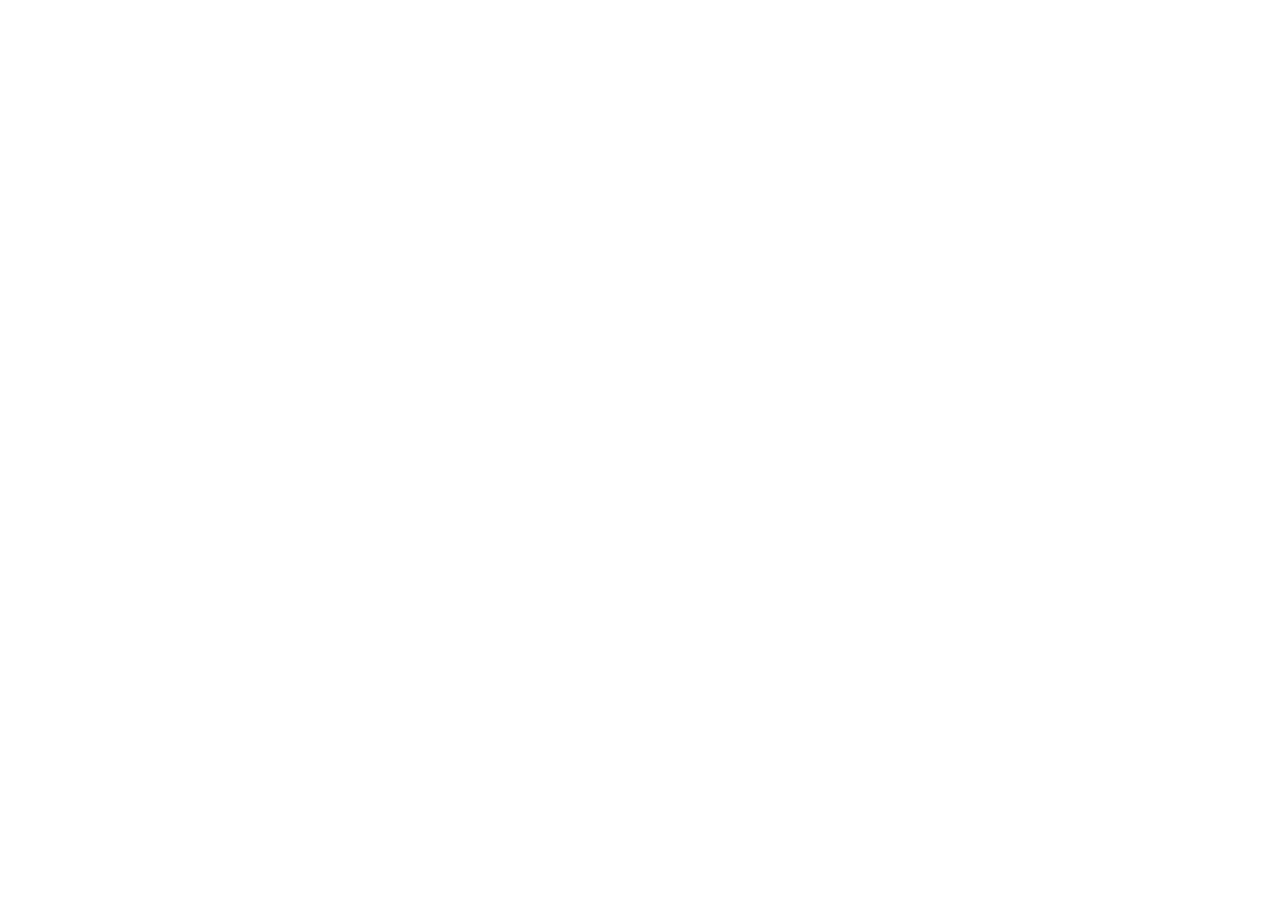
==== commit 885c9035: "重複公開を片付け：全ページをシロトイロ正式版（bridal-masumi.com/shirotoiro/）へ転送 Co-Authored-By: Claude Opus 5.5 <noreply@an" ====
--- a/index.html
+++ b/index.html
@@ -1,91 +1,16 @@
-<!doctype html><html lang="ja"><head><meta charset="utf-8"><meta name="viewport" content="width=device-width,initial-scale=1"><title>美容室さま向け | シロトイロ</title><link rel="stylesheet" href="css/style.css"><link rel="stylesheet" href="css/lp-nav.css"><link rel="stylesheet" href="css/lp-explanation.css"><link rel="stylesheet" href="css/lp-comparison.css"><script src="js/lp-nav.js" defer></script><script async src="https://www.googletagmanager.com/gtag/js?id=G-ZSVZWWX9PN"></script><script>window.dataLayer=window.dataLayer||[];function gtag(){dataLayer.push(arguments);}gtag('js',new Date());gtag('config','G-ZSVZWWX9PN');</script><script>document.addEventListener("click",function(e){var a=e.target.closest&&e.target.closest("a[href]");if(!a||!window.gtag)return;var h=a.getAttribute("href")||"";var n=h.indexOf("tel:")===0?"tel_click":/lin\.ee|line\.me/.test(h)?"line_click":h.indexOf("mailto:")===0?"mail_click":"";if(n)gtag("event",n,{link_url:h});});</script></head><body class="lp" id="top"><a class="skip-link" href="#main">本文へ</a><header class="lp-header"><div class="lp-header-top"><a class="brand" href="#top" aria-label="シロトイロ ページ上部へ">シロトイロ<span class="brand-dot" aria-hidden="true"></span></a><a class="lp-catalog-link" href="catalog.html">衣裳を見る <span aria-hidden="true">↗</span></a></div><nav class="lp-nav" aria-label="美容室向けページの目次"><a href="#about">サービス内容</a><a href="#set">セット内容</a><a href="#fees">料金・年会費</a><a href="#assurance">安心ポイント</a><a href="#flow">ご利用の流れ</a><a href="#faq">よくある質問</a></nav></header><main id="main"><section class="hero lp-hero"><div class="hero-copy"><p class="eyebrow">美容室さま向け<br>婚礼和装の会員制レンタル</p><h1>お店に、<br>婚礼衣裳の<br>衣裳室を。</h1><p>白無垢・色打掛・紋付袴。<br>年会費とは別に、<br><strong>1回66,000円（税込）</strong>で<br>新婦2点・新郎1点・小物一式を。</p><a class="button" href="https://lin.ee/nCNEs7V" target="_blank" rel="noopener noreferrer">LINEで相談する <span aria-hidden="true">↗</span></a></div><img class="hero-photo" src="images/catalog/0653_front.jpg" alt="色打掛 No.0653" fetchpriority="high" width="900" height="1353"></section><section class="lp-overview section" id="about" aria-labelledby="overview-title"><div class="section-inner"><p class="eyebrow">シロトイロとは</p><h2 id="overview-title" tabindex="-1">衣裳まで、お店でまとめてご提案。</h2><p class="overview-lead">シロトイロは、婚礼和装を全国の美容室さまにお届けする、会員制のレンタルサービスです。</p><p>着付け・ヘアメイクと衣裳を、お店でまとめてご提案いただけます。</p><div class="price-explainer"><p class="eyebrow">会員さまのお支払いは、この2つ</p><div class="price-equation"><div><span>12か月ごとの</span><strong>年会費</strong><a href="#annual-fee">お振込み時期で変わります →</a></div><span class="price-plus" aria-label="に加えて">＋</span><div><span>ご利用のたびに</span><strong>1回 66,000円<small>（税込）</small></strong><span>新婦2点＋新郎1点＋小物一式</span></div></div><p><strong>年会費に、衣裳の利用料金は含まれていません。</strong><br>年会費とは別に、本使用1回ごとに66,000円がかかります。</p><div class="price-example"><strong>年に1回ご利用の場合：合計78,000円（税込）</strong><p>年会費12,000円 ＋ 本使用1回66,000円<br>※年会費を2026年12月31日までにお振込みの場合。</p></div><p class="explain-note">年会費は2027年中のお振込みで24,000円、2028年1月1日からは36,000円です。入会・更新時のお振込み日の金額が適用されます。<br>会員さまは往復送料込み。北海道・沖縄・離島の往復送料（実費）、色の追加・変更、振込手数料は別途かかります。送料はご予約時にお知らせします。</p><a class="text-link" href="#fees">料金と条件を詳しく見る →</a></div><div class="overview-grid"><a href="#set"><span class="overview-label">66,000円に含まれるもの</span><strong>新婦和装2点<br>＋新郎和装1点</strong><span>白無垢・色打掛の組み合わせは自由。足袋・肌着などの小物も一式。</span><span class="overview-more">セット内容を見る →</span></a><a href="#flow"><span class="overview-label">最初のお手続き</span><strong>LINEで相談<br>→ ご入会</strong><span>規約への同意と年会費のお振込み後、ご入金確認でご利用開始。</span><span class="overview-more">ご利用の流れを見る →</span></a><a href="#flow"><span class="overview-label">ご予約後は</span><strong>1週間前に届き、<br>翌日に返送</strong><span>本使用料金は、発送日の前の営業日までにお振込みください。</span><span class="overview-more">お届け・返送を見る →</span></a></div><figure class="service-comic"><figcaption><p class="eyebrow">漫画で見る、ご利用のイメージ</p><h3>料金・セット・お届けを、ひと目で。</h3></figcaption><img src="images/service-comic.png" width="1024" height="1536" loading="lazy" alt="年会費とは別に1回66,000円（税込）。新婦2点、新郎1点、足袋や肌着などの小物一式。本使用の1週間前に届き、本使用の翌日に返送します。"><p class="explain-note">漫画の衣裳はイメージです。実際の衣裳は「衣裳を見る」からご確認いただけます。</p><a class="text-link" href="catalog.html">衣裳を見る →</a></figure></div></section><section class="section section-2"><div class="section-inner"><span class="section-number" aria-hidden="true">01</span><h2 tabindex="-1">婚礼のご相談、こんなことはありませんか。</h2><p>和装のご相談をいただいても、衣裳のご用意がない</p>
-<p>衣裳店をご紹介したら、着付けやヘアメイクのご依頼まで一緒に離れてしまった</p>
-<p>衣裳を自前でそろえたいけれど、費用も置き場所も、お手入れも大変</p>
-<p>シロトイロなら、衣裳の心配をせずに、婚礼のご相談をお受けいただけます。</p></div></section><section class="section section-3"><div class="section-inner"><span class="section-number" aria-hidden="true">02</span><h2 tabindex="-1">衣裳まで、お店でまとめてご提案。</h2><div class="editorial"><img class="" src="images/catalog/1010_front.jpg" alt="色打掛 No.1010" loading="lazy" width="900" height="1353"><div><p>シロトイロは、婚礼和装を全国の美容室さまにお届けする、会員制のレンタルサービスです。</p>
-<p>運営は、福井の婚礼衣裳店・株式会社真寿美衣裳。</p>
-<p>着付け・ヘアメイクと衣裳を、お店でまとめてご提案いただけます。</p>
-<p>お客様にとっても、ご相談先がひとつで済む安心につながります。</p>
-<p>婚礼和装をたくさんご用意</p>
-<p>小物まですべてセット</p>
-<p>会員さまは往復の送料込み（北海道・沖縄・離島を除く）</p></div></div></div></section><section class="section section-4" id="set"><div class="section-inner"><span class="section-number" aria-hidden="true">03</span><h2 tabindex="-1">66,000円で届く、衣裳と小物のセット。</h2><p>本使用1回の料金です。年会費は別途必要です。</p><div class="photo-triptych"><img class="" src="images/catalog/0913_front.jpg" alt="色打掛 No.0913" loading="lazy" width="900" height="1353"><img class="" src="images/catalog/0653_front.jpg" alt="色打掛 No.0653" loading="lazy" width="900" height="1353"><img class="" src="images/catalog/0849_front.jpg" alt="色打掛 No.0849" loading="lazy" width="900" height="1353"></div><p>清らかな白無垢から、華やかな色打掛まで、婚礼和装をたくさんご用意しています。</p>
-<p>新郎さまの紋付袴もそろいます。</p>
-<table><thead><tr><th>区分</th><th>内容</th></tr></thead><tbody>
-<tr><td data-label="区分">新婦和装</td><td data-label="内容">2点（白無垢・色打掛の組み合わせは自由。色打掛2点も可）</td></tr>
-<tr><td data-label="区分">新郎和装</td><td data-label="内容">紋付袴 1点（黒紋付×白黒の袴）</td></tr>
-<tr><td data-label="区分">小物</td><td data-label="内容">懐剣・筥迫、掛下、羽織紐、足袋、肌着、草履 など一式</td></tr>
-</tbody></table>
-<p>足袋や肌着まで、すべてそろってお届けします。</p><a class="text-link" href="catalog.html">衣裳を見る <span aria-hidden="true">→</span></a></div></section><section class="section section-5" id="membership"><div class="section-inner"><span class="section-number" aria-hidden="true">04</span><h2 tabindex="-1">お店に、婚礼衣裳の衣裳室を。</h2><p>会員制だから、1回の衣裳代が半分以下に。</p>
-<p>シロトイロは、1回ごとの貸し出しではなく、会員制を選びました。</p>
-<p>婚礼のご相談は、いつ来るか分かりません。</p>
-<p>だからこそ、お店の中に衣裳室があるように、ご相談が来たその日に衣裳までご提案いただける形にしたかったのです。</p>
-<p>1. <strong>1回あたりの料金を、大きく下げられるから</strong></p>
-<p>長くお付き合いいただく前提だからこそ、1回ごとの料金を下げてお返しできます。</p>
-<p>新婦和装2点と新郎和装のセットで、会員さまは66,000円です。</p>
-<p>2. <strong>送料を気にせず、ご提案いただけるから</strong></p>
-<p>往復の送料は、弊社が負担します。遠方のお店さまでも、同じ料金でご利用いただけます。（北海道・沖縄・離島は除きます）</p>
-<p>3. <strong>お店の衣裳室として、ずっと使っていただきたいから</strong></p>
-<p>たくさんの白無垢・色打掛・紋付袴を、お店の衣裳のようにお使いください。</p>
-<p>一度きりではなく、長く頼っていただける存在でありたいと考えています。</p>
-<h3 class="compare-title">1回のご利用料金を比較</h3><p class="compare-context">同じセット：新婦和装2点＋新郎和装1点<br>税込・年会費は別途</p>
-<table class="price-compare"><thead><tr><th scope="col">費用の内訳</th><th scope="col">非会員</th><th scope="col">会員</th></tr></thead><tbody>
-<tr><td data-label="">衣裳代</td><td data-label="非会員">143,000円</td><td data-label="会員">66,000円</td></tr>
-<tr><td data-label="">往復送料</td><td data-label="非会員">約10,000円</td><td data-label="会員">0円</td></tr>
-<tr class="total-row"><td data-label="">合計</td><td data-label="非会員">約153,000円</td><td data-label="会員">66,000円</td></tr>
-</tbody></table>
-<p class="saving-banner">1回の本使用で<strong>約87,000円の差</strong></p><p class="compare-context">会員の年会費は、この比較に含んでいません。北海道・沖縄・離島は、会員さまも往復送料（実費）が別途かかります。</p>
-<p>※送料は福井県から福岡県へお送りした場合の目安です。地域により異なります。</p>
-<h3 class="compare-title">年会費を含めると、いくら？</h3><p class="compare-context">年1回ご利用の場合（税込）<br>年会費 ＋ 本使用1回66,000円</p>
-<table class="annual-compare"><thead><tr><th>年会費のお振込み</th><th>年会費</th><th>年1回ご利用の合計</th><th>非会員との差</th></tr></thead><tbody>
-<tr><td data-label="年会費のお振込み">2026年12月31日まで</td><td data-label="年会費">12,000円</td><td data-label="年1回ご利用の合計">78,000円</td><td data-label="非会員との差">約75,000円お得</td></tr>
-<tr><td data-label="年会費のお振込み">2027年1月1日〜12月31日</td><td data-label="年会費">24,000円</td><td data-label="年1回ご利用の合計">90,000円</td><td data-label="非会員との差">約63,000円お得</td></tr>
-<tr><td data-label="年会費のお振込み">2028年1月1日から</td><td data-label="年会費">36,000円</td><td data-label="年1回ご利用の合計">102,000円</td><td data-label="非会員との差">約51,000円お得</td></tr>
-</tbody></table>
-<p>婚礼のご相談が年に数件のお店さまでも、無理なく続けていただけます。</p></div></section><section class="section section-6" id="fees"><div class="section-inner"><span class="section-number" aria-hidden="true">05</span><h2 tabindex="-1">料金のご案内</h2><p><strong>年会費 ＋ 本使用1回ごとに66,000円（税込）。</strong><br>年会費と、ご利用のたびにかかる衣裳代を分けてご案内します。</p><nav class="fee-nav" aria-label="料金の目次"><a href="#use-fee">本使用の料金</a><a href="#annual-fee">年会費</a><a href="#options">色の追加・変更</a><a href="#membership">会員・非会員の比較</a></nav><h3 id="use-fee" tabindex="-1">本使用の料金（すべて税込）</h3>
-<table><thead><tr><th></th><th>会員さま</th><th>非会員</th></tr></thead><tbody>
-<tr><td data-label="">料金</td><td data-label="会員さま">セット 66,000円（新婦和装2点＋新郎和装1点＋小物一式）</td><td data-label="非会員">新婦和装 1点55,000円／新郎和装 1点33,000円</td></tr>
-<tr><td data-label="">往復送料</td><td data-label="会員さま">弊社負担（北海道・沖縄・離島を除く）</td><td data-label="非会員">ご負担</td></tr>
-</tbody></table>
-<p>※北海道・沖縄・離島へのお届けは、会員さまも往復の送料（実費）をご負担いただきます。金額はご予約の際にお知らせします。</p>
-<p>※本使用の料金は、発送日の前の営業日までにお振込みください。</p>
-<h3 id="options" tabindex="-1">色の追加・変更（会員さま・非会員とも同じ）</h3>
-<table><thead><tr><th>小物・衣裳</th><th>内容</th><th>料金</th></tr></thead><tbody>
-<tr><td data-label="小物・衣裳">懐剣・筥迫</td><td data-label="内容">白から色ものに変更</td><td data-label="料金">＋5,500円</td></tr>
-<tr><td data-label="小物・衣裳">掛下</td><td data-label="内容">白に加えて、色ものも一緒にお届け</td><td data-label="料金">＋11,000円</td></tr>
-<tr><td data-label="小物・衣裳">羽織紐</td><td data-label="内容">白から色ものに変更</td><td data-label="料金">＋2,200円</td></tr>
-<tr><td data-label="小物・衣裳">袴</td><td data-label="内容">白黒から別の色に変更（差し替え）</td><td data-label="料金">＋11,000円</td></tr>
-</tbody></table>
-<p>掛下は白と色の2枚をお届けします。1着目は白、2着目は色、2着とも色など、自由にお使いください。</p>
-<p>袴は差し替えのため、白黒の袴はお届けしません。</p>
-<h3 id="annual-fee" tabindex="-1">年会費について</h3>
-<p>年会費は、お振込みいただく時期によって変わります。</p>
-<p>サービスを始めたばかりの今は、より多くの美容室さまに知っていただくため、お試しの期間として年会費をお安くしています。</p>
-<table><thead><tr><th>年会費のお振込み</th><th>年会費</th></tr></thead><tbody>
-<tr><td data-label="年会費のお振込み">2026年12月31日まで</td><td data-label="年会費">12,000円（オープニング特典）</td></tr>
-<tr><td data-label="年会費のお振込み">2027年1月1日〜12月31日</td><td data-label="年会費">24,000円</td></tr>
-<tr><td data-label="年会費のお振込み">2028年1月1日から</td><td data-label="年会費">36,000円</td></tr>
-</tbody></table>
-<p>※ご入会のときも、毎年の更新のときも、お振込みの日の金額が適用されます。</p>
-<p>※ご契約は12か月ごとです。年会費は12か月分を先にお振込みいただきます（振込手数料はお店さまのご負担です）。</p>
-<p>※料金はすべて税込です。</p></div></section><section class="section section-7" id="assurance"><div class="section-inner"><span class="section-number" aria-hidden="true">06</span><h2 tabindex="-1">はじめてでも、安心してお使いいただけるように。</h2><p><strong>雨天延長保証</strong>：本使用の日が雨・台風・大雪などのお天気でも、最大3日まで延長してお使いいただけます。追加料金はかかりません。本使用の日のうちにLINEでご連絡ください。</p>
-<p><strong>本使用の1週間前にお届け</strong>：試着や確認も、ゆっくりしていただけます。</p>
-<p><strong>送料込み</strong>：会員さまは往復の送料がかかりません（北海道・沖縄・離島を除く）。</p>
-<p><strong>発送前のキャンセルは無料</strong>：予定が変わっても、発送前なら費用はかかりません。</p></div></section><section class="section section-8" id="flow"><div class="section-inner"><span class="section-number" aria-hidden="true">07</span><h2 tabindex="-1">ご利用の流れ</h2><p>1. <strong>ご入会</strong>：まずはLINEでご相談ください。利用規約をご確認・ご同意いただき、年会費をお振込みください（振込手数料はお店さまのご負担です）。ご入金を確認できた時点で、会員さまとしてご利用いただけます。</p>
-<p>2. <strong>ご予約</strong>：衣裳を選んでご予約。迷っているときは7日間の仮押さえもできます（7日を過ぎると自動で取り消しになります）。本使用料金66,000円は、発送日の前の営業日までにお振込みください。</p>
-<p>3. <strong>お届け</strong>：本使用の1週間前にお届けします。</p>
-<p>4. <strong>本使用</strong>：お客様の晴れの日に、着付け・ヘアメイクと一緒に。</p>
-<p>5. <strong>ご返送</strong>：本使用の翌日にご返送ください。</p></div></section><section class="section section-9" id="faq"><div class="section-inner"><span class="section-number" aria-hidden="true">08</span><h2 tabindex="-1">よくある質問</h2><details><summary>Q. 婚礼のご相談が少ない年は、損になりませんか？</summary><p>A. 年1回のご利用でも、年会費を含めて非会員料金よりお得になります。2028年以降の年会費36,000円でも、約51,000円の差があります。</p></details>
-<details><summary>Q. 会員にならなくても借りられますか？</summary><p>A. はい、非会員料金でご利用いただけます。往復の送料はご負担いただきます。</p></details>
-<details><summary>Q. 予約はいつからできますか？</summary><p>A. いつでも受け付けています。同じ衣裳にご予約が重なった場合は、先にご予約いただいたお店さまを優先します。7日間の仮押さえもできます（7日を過ぎると自動で取り消しになります）。</p></details>
-<details><summary>Q. キャンセル料はかかりますか？</summary><p>A. 発送前のキャンセルは無料です。発送後のキャンセルは、セット料金の50%を頂戴します。（非会員の場合はご利用料金の50%）</p></details>
-<details><summary>Q. 本使用の日が雨だったら？</summary><p>A. 雨・台風・大雪など、お天気が悪い日は、最大3日まで延長してお使いいただけます。追加料金はかかりません。本使用の日のうちに、LINEでご連絡ください。</p></details>
-<details><summary>Q. 本使用の料金は、いつ支払いますか？</summary><p>A. 発送日の前の営業日までに、お振込みをお願いします。</p></details>
-<details><summary>Q. 足袋や肌着も返却しますか？</summary><p>A. はい。ほかの衣裳と一緒にご返送ください。</p></details>
-<details><summary>Q. 袴の色は選べますか？</summary><p>A. 基本は白黒の袴です。＋11,000円で別の色の袴に変更できます。</p></details>
-<details><summary>Q. 北海道・沖縄・離島へのお届けはできますか？</summary><p>A. はい、お届けできます。北海道・沖縄・離島へは、会員さまも往復の送料（実費）をご負担いただきます。金額はご予約の際にお知らせします。</p></details>
-<details><summary>Q. 途中でやめることはできますか？</summary><p>A. はい、いつでもおやめいただけます。年会費は12か月分を先にお支払いいただいているため、途中でおやめになっても返金はありません。おやめになった後は、会員料金での新しいご予約はできなくなります。会員のときにご予約いただいた本使用は、そのままの内容でご利用いただけます。</p></details>
-<details><summary>Q. 毎年の更新はどうなりますか？</summary><p>A. 12か月が終わる前に、弊社から更新のご案内をお送りします。年会費をお振込みいただくと更新となります。</p></details></div></section><section class="section section-10" id="consult"><div class="section-inner"><span class="section-number" aria-hidden="true">09</span><h2 tabindex="-1">オープニング特典</h2><p>より多くの美容室さまに知っていただくため、<strong>2026年12月31日まで</strong>にお振込みいただいたお店さまは、年会費が <strong>12,000円</strong> になります。</p>
-<p>（2027年中のお振込みは24,000円、2028年1月1日からは36,000円です）</p>
-<p>まずはお気軽に、LINEでご相談ください。</p>
-<p>春・秋の人気の日は、お早めのご予約がおすすめです。</p><a class="button" href="https://lin.ee/nCNEs7V" target="_blank" rel="noopener noreferrer">LINEで相談する <span aria-hidden="true">↗</span></a></div></section></main><footer><span class="brand">シロトイロ<span class="brand-dot" aria-hidden="true"></span></span><p>運営：株式会社真寿美衣裳</p>
-<p>住所：福井県福井市二の宮2-28-23</p>
-<p>お問い合わせ：LINE</p><a href="terms.html">利用規約</a><a href="catalog.html">衣裳を見る</a></footer></body></html>+<!doctype html>
+<html lang="ja">
+<head>
+<meta charset="utf-8">
+<meta name="viewport" content="width=device-width,initial-scale=1">
+<title>シロトイロ</title>
+<meta name="robots" content="noindex">
+<link rel="canonical" href="https://www.bridal-masumi.com/shirotoiro/">
+<meta http-equiv="refresh" content="0; url=https://www.bridal-masumi.com/shirotoiro/">
+<script>location.replace("https://www.bridal-masumi.com/shirotoiro/" + location.search + location.hash);</script>
+<style>body{margin:0;font-family:sans-serif;background:#faf8f4;color:#222;display:flex;min-height:100vh;align-items:center;justify-content:center;text-align:center;padding:24px}a{color:#3f5244;font-size:18px}</style>
+</head>
+<body>
+<p>シロトイロのページへ移動しています。<br>自動で切り替わらない場合は<a href="https://www.bridal-masumi.com/shirotoiro/">こちら</a>を押してください。</p>
+</body>
+</html>
